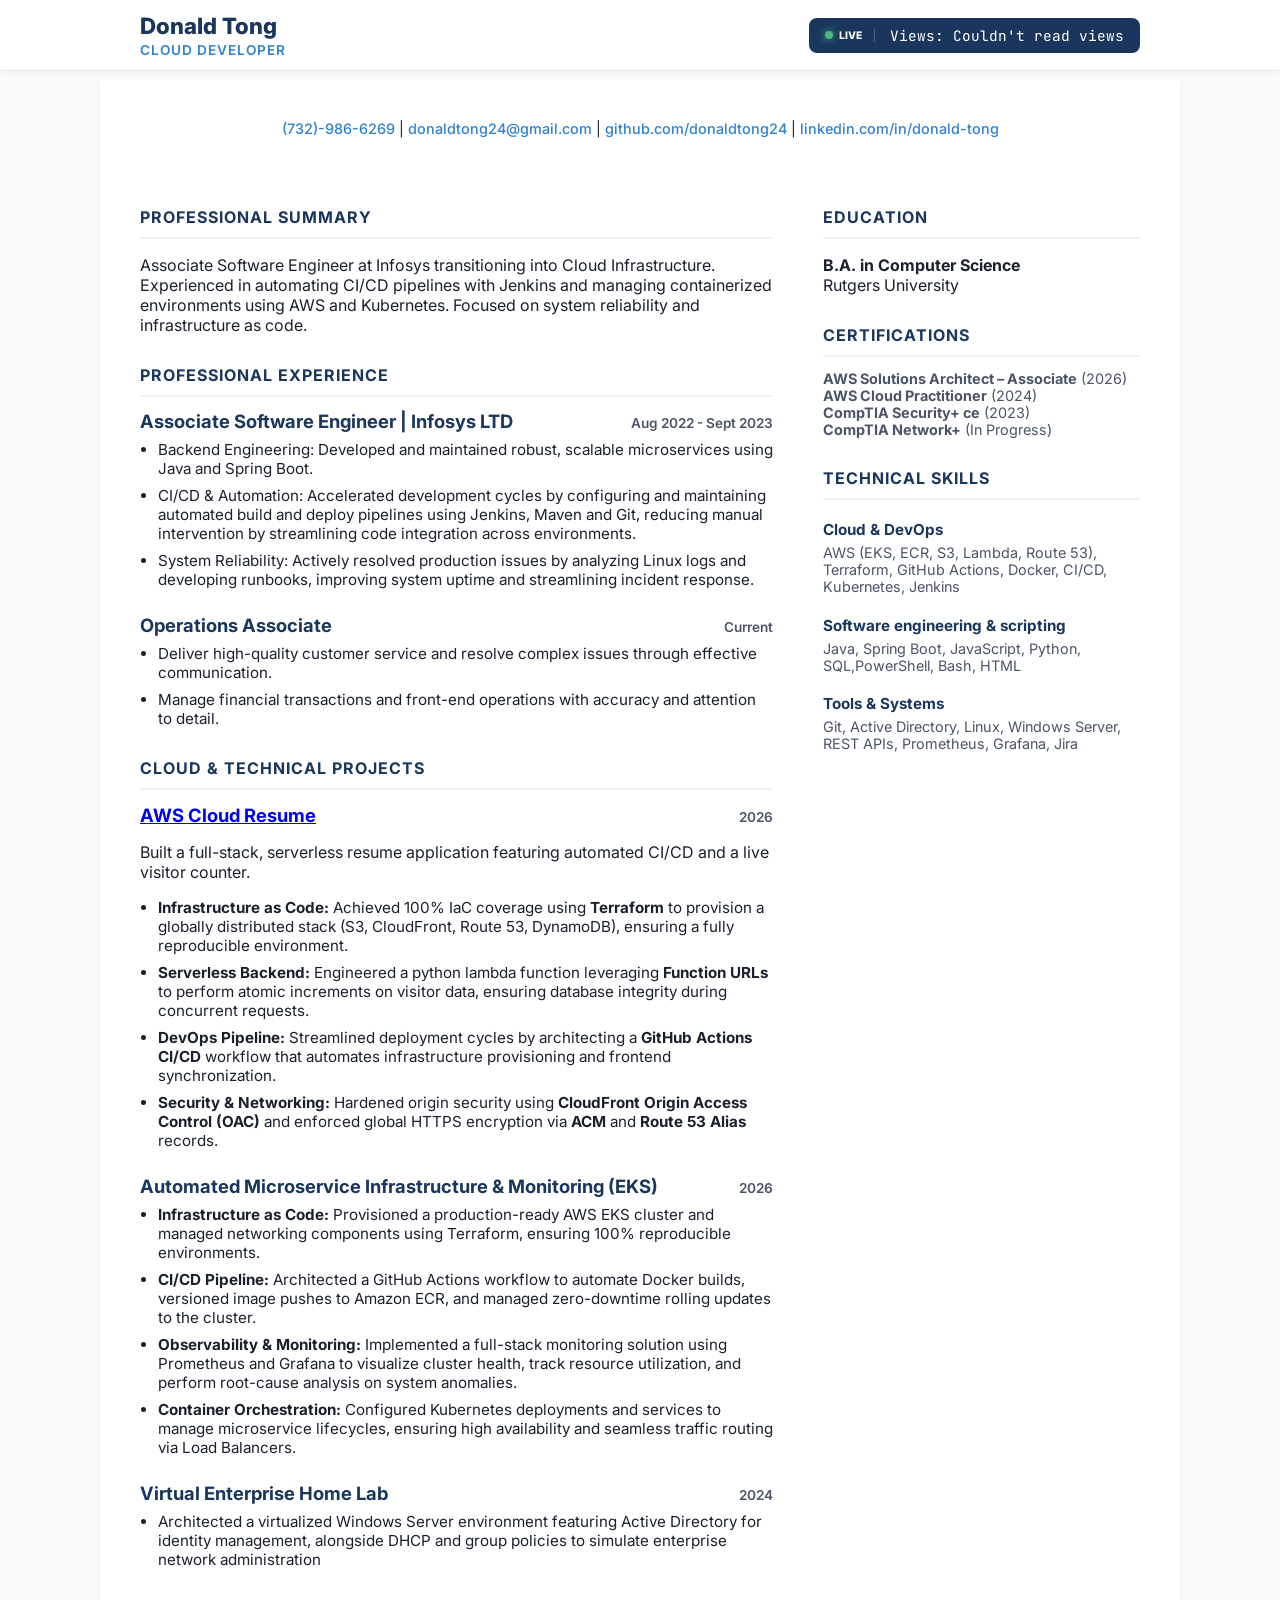
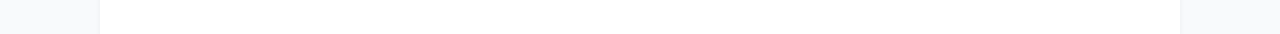
==== website/index.html @ daeddab4 "updated rezy" ====
<!DOCTYPE html>
<html lang="en">
<head>
    <meta charset="UTF-8">
    <meta name="viewport" content="width=device-width, initial-scale=1.0">
    <title>Donald Tong | Cloud Engineer</title>
    <link rel="stylesheet" href="style.css">
    <link href="https://fonts.googleapis.com/css2?family=Inter:wght@400;600;700;800&family=JetBrains+Mono:wght@500&display=swap" rel="stylesheet">
</head>
<body>
    <nav class="top-nav">
        <div class="nav-container">
            <div class="brand">
                <h1>Donald Tong</h1>
                <span class="tagline">Cloud Developer</span>
            </div>
            
            <div class="nav-counter">
                <div class="live-status">
                    <span class="dot"></span>
                    <span class="live-text">LIVE</span>
                </div>
                <div class="counter-content">
                    <span class="label">Views:</span>
                    <span id="count" class="count-number">...</span>
                </div>
            </div>
        </div>
    </nav>

    <div class="container">
        <header class="contact-header">
            <div class="contact-links">
                <a>(732)-986-6269</a> |
                <a href="mailto:donaldtong24@gmail.com">donaldtong24@gmail.com</a> | 
                <a href="https://github.com/donaldtong24">github.com/donaldtong24</a> | 
                <a href="https://linkedin.com/in/donald-tong">linkedin.com/in/donald-tong</a>
                
            </div>
        </header>

        <main class="main-layout">
            <div class="left-col">
                <section>
                    <h2>Professional Summary</h2>
                    <p>Associate Software Engineer at Infosys transitioning into Cloud Infrastructure. Experienced in automating CI/CD pipelines with Jenkins and managing containerized environments using AWS and Kubernetes. Focused on system reliability and infrastructure as code.</p>
                </section>

                <section>
                    <h2>Professional Experience</h2>
                    <div class="project-item">
                        <div class="project-header">
                            <h3>Associate Software Engineer | Infosys LTD</h3>
                            <span class="date">Aug 2022 - Sept 2023</span>
                        </div>
                        <ul class="project-bullets">
                            <li>Backend Engineering: Developed and maintained robust, scalable microservices using Java and Spring Boot.</li>
                            <li>CI/CD & Automation: Accelerated development cycles by configuring and maintaining automated build and deploy pipelines using Jenkins, Maven and Git, reducing manual intervention by streamlining code integration across environments.</li>
                            <li>System Reliability: Actively resolved production issues by analyzing Linux logs and developing runbooks, improving system uptime and streamlining incident response.</li>
                        </ul>
                    </div>

                    <div class="project-item">
                        <div class="project-header">
                            <h3>Operations Associate</h3>
                            <span class="date">Current</span>
                        </div>
                        <ul class="project-bullets">
                            <li>Deliver high-quality customer service and resolve complex issues through effective communication.</li>
                            <li>Manage financial transactions and front-end operations with accuracy and attention to detail.</li>
                        </ul>
                    </div>
                </section>

                <section>
                    <h2>Cloud & Technical Projects</h2>
                    <div class="project-item">
                        <div class="project-header">
                            <h3>
                                <a href="https://github.com/donaldtong24/cloud-resume-iac" target="_blank" rel="noopener noreferrer">
                                    AWS Cloud Resume <i class="fas fa-external-link-alt"></i>
                                </a>
                            </h3>
                            <span class="date">2026</span>
                        </div>
                        <p>Built a full-stack, serverless resume application featuring automated CI/CD and a live visitor counter.</p>
                        <ul class="project-bullets">
                            <li><strong>Infrastructure as Code:</strong> Achieved 100% IaC coverage using <strong>Terraform</strong> to provision a globally distributed stack (S3, CloudFront, Route 53, DynamoDB), ensuring a fully reproducible environment.</li>
                            <li><strong>Serverless Backend:</strong> Engineered a python lambda function leveraging <strong>Function URLs</strong> to perform atomic increments on visitor data, ensuring database integrity during concurrent requests.</li>
                            <li><strong>DevOps Pipeline:</strong> Streamlined deployment cycles by architecting a <strong>GitHub Actions CI/CD</strong> workflow that automates infrastructure provisioning and frontend synchronization.</li>
                            <li><strong>Security & Networking:</strong> Hardened origin security using <strong>CloudFront Origin Access Control (OAC)</strong> and enforced global HTTPS encryption via <strong>ACM</strong> and <strong>Route 53 Alias</strong> records.</li>
                        </ul>
                    </div>
                    <div class="project-item">
                        <div class="project-header">
                            <h3>Automated Microservice Infrastructure & Monitoring (EKS)</h3>
                            <span class="date">2026</span>
                        </div>
                        <ul class="project-bullets">
                            <li><strong>Infrastructure as Code:</strong> Provisioned a production-ready AWS EKS cluster and managed networking components using Terraform, ensuring 100% reproducible environments.</li>
                            <li><strong>CI/CD Pipeline:</strong> Architected a GitHub Actions workflow to automate Docker builds, versioned image pushes to Amazon ECR, and managed zero-downtime rolling updates to the cluster.</li>
                            <li><strong>Observability & Monitoring:</strong> Implemented a full-stack monitoring solution using Prometheus and Grafana to visualize cluster health, track resource utilization, and perform root-cause analysis on system anomalies.</li>
                            <li><strong>Container Orchestration:</strong> Configured Kubernetes deployments and services to manage microservice lifecycles, ensuring high availability and seamless traffic routing via Load Balancers.</li>
                        </ul>
                    </div>
                    <div class="project-item">
                        <div class="project-header">
                            <h3>Virtual Enterprise Home Lab</h3>
                            <span class="date">2024</span>
                        </div>
                        <ul class="project-bullets">
                            <li>Architected a virtualized Windows Server environment featuring Active Directory for identity management, alongside DHCP and group policies to simulate enterprise network administration</li>
                        </ul>
                    </div>
                </section>
            </div>

            <div class="right-col">
                <section>
                    <h2>Education</h2>
                    <p><strong>B.A. in Computer Science</strong><br>Rutgers University </p>
                </section>

                <section>
                    <h2>Certifications</h2>
                    <div class="skill-group">
                        <p><strong>AWS Solutions Architect – Associate</strong> (2026)</p>
                        <p><strong>AWS Cloud Practitioner</strong> (2024) </p>
                        <p><strong>CompTIA Security+ ce</strong> (2023) </p>
                        <p><strong>CompTIA Network+</strong> (In Progress) </p>
                    </div>
                </section>

                <section>
                    <h2>Technical Skills</h2>
                    <div class="skill-group">
                        <h4>Cloud & DevOps</h4>
                        <p>AWS (EKS, ECR, S3, Lambda, Route 53), Terraform, GitHub Actions, Docker, CI/CD, Kubernetes, Jenkins</p>
                    </div>
                    <div class="skill-group">
                        <h4>Software engineering & scripting</h4>
                        <p> Java, Spring Boot, JavaScript, Python, SQL,PowerShell, Bash, HTML</p>
                    </div>
                    <div class="skill-group">
                        <h4>Tools & Systems</h4>
                        <p>Git, Active Directory, Linux, Windows Server, REST APIs, Prometheus, Grafana, Jira</p>
                    </div>
                </section>
            </div>
        </main>
    </div>
    <script src="script.js"></script>
</body>
</html>
---- website/style.css ----
:root {
    --primary-blue: #1a365d;
    --accent-blue: #3182ce;
    --live-green: #48bb78;
    --text-dark: #1a202c;
    --text-light: #4a5568;
    --nav-bg: #ffffff;
}

body {
    font-family: 'Inter', sans-serif;
    background-color: #f8fafc;
    color: var(--text-dark);
    margin: 0;
    padding-top: 80px;
}

.top-nav {
    position: fixed;
    top: 0;
    left: 0;
    width: 100%;
    height: 70px;
    background: var(--nav-bg);
    border-bottom: 1px solid #e2e8f0;
    display: flex;
    align-items: center;
    z-index: 1000;
    box-shadow: 0 2px 10px rgba(0,0,0,0.03);
}

.nav-container {
    max-width: 1000px;
    width: 100%;
    margin: 0 auto;
    padding: 0 20px;
    display: flex;
    justify-content: space-between;
    align-items: center;
}

.brand h1 { font-size: 1.4rem; margin: 0; color: var(--primary-blue); font-weight: 800; }
.tagline { font-size: 0.85rem; color: var(--accent-blue); font-weight: 600; text-transform: uppercase; letter-spacing: 1px; }

.nav-counter {
    background: var(--primary-blue);
    color: white;
    padding: 8px 16px;
    border-radius: 8px;
    display: flex;
    align-items: center;
    gap: 15px;
}

.live-status { display: flex; align-items: center; gap: 6px; border-right: 1px solid rgba(255,255,255,0.2); padding-right: 12px; }
.dot { height: 8px; width: 8px; background: var(--live-green); border-radius: 50%; box-shadow: 0 0 8px var(--live-green); animation: pulse 2s infinite; }
.live-text { font-size: 0.65rem; font-weight: 800; }
.counter-content { font-family: 'JetBrains Mono', monospace; font-size: 0.9rem; }

@keyframes pulse { 0% { transform: scale(0.9); opacity: 0.7; } 50% { transform: scale(1.1); opacity: 1; } 100% { transform: scale(0.9); opacity: 0.7; } }

.container { max-width: 1000px; margin: auto; background: white; padding: 40px; min-height: 100vh; box-shadow: 0 4px 6px rgba(0, 0, 0, 0.05); }
.contact-header { text-align: center; margin-bottom: 40px; font-size: 0.9rem; }
.contact-links a { color: var(--accent-blue); text-decoration: none; font-weight: 500; }

.main-layout { display: flex; gap: 50px; }
.left-col { flex: 2; }
.right-col { flex: 1; }

h2 { color: var(--primary-blue); font-size: 1rem; text-transform: uppercase; letter-spacing: 1px; border-bottom: 2px solid #edf2f7; padding-bottom: 10px; margin-top: 30px; }
.project-item { margin-bottom: 25px; }
.project-header { display: flex; justify-content: space-between; align-items: baseline; }
.project-item h3 { color: var(--primary-blue); margin: 0; font-size: 1.15rem; }
.date { font-size: 0.85rem; color: var(--text-light); font-weight: 600; }
.project-bullets { padding-left: 18px; margin-top: 8px; }
.project-bullets li { margin-bottom: 8px; font-size: 0.95rem; color: var(--text-dark); }

.skill-group { margin-bottom: 20px; }
.skill-group h4 { margin-bottom: 5px; color: var(--primary-blue); font-size: 0.95rem; }
.skill-group p { font-size: 0.9rem; margin: 0; color: var(--text-light); }

@media (max-width: 768px) { .main-layout { flex-direction: column; } .top-nav { height: auto; padding: 10px 0; } .nav-container { flex-direction: column; gap: 10px; } }
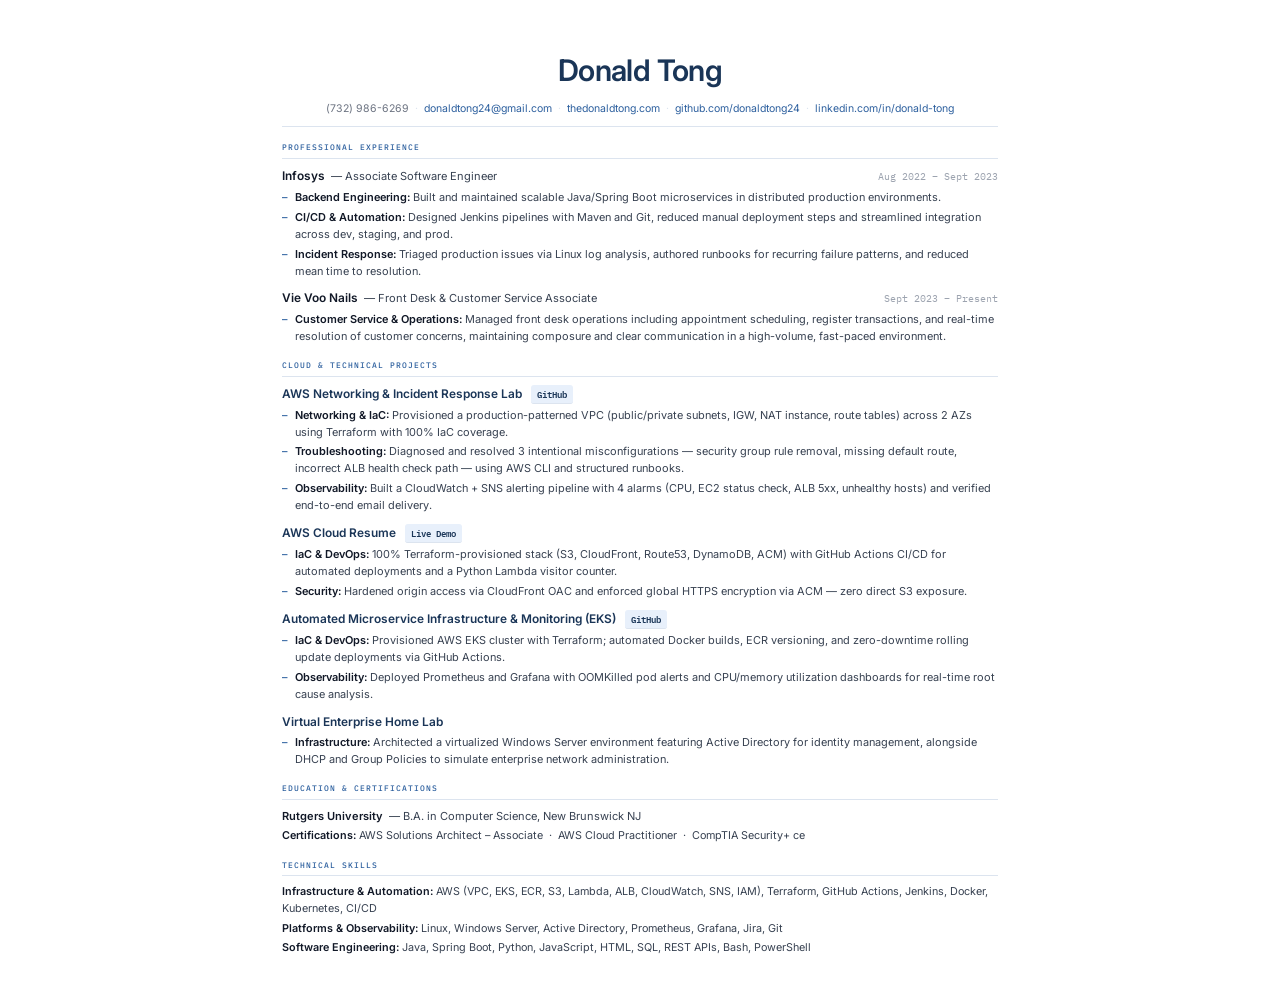
==== commit dff2be09: "updated resume" ====
--- a/website/index.html
+++ b/website/index.html
@@ -1,154 +1,340 @@
 <!DOCTYPE html>
 <html lang="en">
 <head>
-    <meta charset="UTF-8">
-    <meta name="viewport" content="width=device-width, initial-scale=1.0">
-    <title>Donald Tong | Cloud Engineer</title>
-    <link rel="stylesheet" href="style.css">
-    <link href="https://fonts.googleapis.com/css2?family=Inter:wght@400;600;700;800&family=JetBrains+Mono:wght@500&display=swap" rel="stylesheet">
+<meta charset="UTF-8">
+<meta name="viewport" content="width=device-width, initial-scale=1.0">
+<title>Donald Tong — Resume</title>
+<style>
+  @import url('https://fonts.googleapis.com/css2?family=Inter:wght@300;400;500;600&family=IBM+Plex+Mono:wght@400;500&display=swap');
+
+  *, *::before, *::after { box-sizing: border-box; margin: 0; padding: 0; }
+
+  :root {
+    --navy:    #1a3557;
+    --blue:    #2c5f9e;
+    --dark:    #111827;
+    --mid:     #374151;
+    --muted:   #6b7280;
+    --light:   #9ca3af;
+    --rule:    #dce4ef;
+    --bg:      #ffffff;
+    --accent:  #e8f0fb;
+  }
+
+  html { font-size: 13.5px; }
+
+  body {
+    font-family: 'Inter', sans-serif;
+    background: var(--bg);
+    color: var(--dark);
+    max-width: 820px;
+    margin: 0 auto;
+    padding: 48px 52px;
+    line-height: 1.5;
+  }
+
+  /* ── HEADER ── */
+  .header { text-align: center; margin-bottom: 6px; }
+
+  .name {
+    font-size: 2.2rem;
+    font-weight: 600;
+    color: var(--navy);
+    letter-spacing: -0.02em;
+    margin-bottom: 8px;
+  }
+
+  .contact {
+    font-size: 0.78rem;
+    color: var(--muted);
+    display: flex;
+    flex-wrap: wrap;
+    justify-content: center;
+    gap: 4px 2px;
+    align-items: center;
+  }
+
+  .contact a { color: var(--blue); text-decoration: none; }
+  .contact a:hover { text-decoration: underline; }
+  .sep { color: var(--rule); margin: 0 4px; }
+
+  /* ── RULE ── */
+  .rule {
+    border: none;
+    border-top: 1.5px solid var(--rule);
+    margin: 10px 0 0;
+  }
+
+  /* ── SECTION ── */
+  .section { margin-top: 14px; }
+
+  .section-title {
+    font-family: 'IBM Plex Mono', monospace;
+    font-size: 0.62rem;
+    font-weight: 500;
+    color: var(--blue);
+    text-transform: uppercase;
+    letter-spacing: 0.12em;
+    margin-bottom: 8px;
+    padding-bottom: 4px;
+    border-bottom: 1px solid var(--rule);
+  }
+
+  /* ── JOB / PROJECT HEADER ── */
+  .entry { margin-bottom: 10px; }
+
+  .entry-header {
+    display: flex;
+    justify-content: space-between;
+    align-items: baseline;
+    margin-bottom: 4px;
+    gap: 8px;
+  }
+
+  .entry-left {
+    display: flex;
+    align-items: baseline;
+    gap: 6px;
+    flex-wrap: wrap;
+  }
+
+  .org {
+    font-weight: 600;
+    font-size: 0.88rem;
+    color: var(--dark);
+  }
+
+  .role {
+    font-size: 0.82rem;
+    color: var(--mid);
+  }
+
+  .dates {
+    font-family: 'IBM Plex Mono', monospace;
+    font-size: 0.72rem;
+    color: var(--light);
+    white-space: nowrap;
+    flex-shrink: 0;
+  }
+
+  .project-title {
+    font-weight: 600;
+    font-size: 0.88rem;
+    color: var(--navy);
+  }
+
+  .project-title a {
+    color: var(--navy);
+    text-decoration: none;
+    border-bottom: 1px solid var(--rule);
+    transition: border-color 0.15s;
+  }
+
+  .project-title a:hover { border-color: var(--blue); }
+
+  .link-tag {
+    font-family: 'IBM Plex Mono', monospace;
+    font-size: 0.68rem;
+    color: var(--blue);
+    background: var(--accent);
+    padding: 1px 6px;
+    border-radius: 3px;
+    text-decoration: none;
+    margin-left: 6px;
+    vertical-align: middle;
+  }
+
+  .link-tag:hover { background: #d4e4f7; }
+
+  /* ── BULLETS ── */
+  .bullets { list-style: none; padding: 0; }
+
+  .bullets li {
+    display: flex;
+    gap: 8px;
+    font-size: 0.81rem;
+    color: var(--mid);
+    margin-bottom: 3px;
+    line-height: 1.55;
+  }
+
+  .bullets li::before {
+    content: "–";
+    color: var(--blue);
+    font-weight: 500;
+    flex-shrink: 0;
+    margin-top: 0;
+  }
+
+  .label {
+    font-weight: 600;
+    color: var(--dark);
+  }
+
+  /* ── EDUCATION ── */
+  .edu-row {
+    display: flex;
+    justify-content: space-between;
+    align-items: baseline;
+    font-size: 0.82rem;
+    margin-bottom: 4px;
+  }
+
+  .edu-left { display: flex; gap: 6px; align-items: baseline; }
+  .school { font-weight: 600; color: var(--dark); }
+  .degree { color: var(--mid); }
+
+  .certs {
+    font-size: 0.80rem;
+    color: var(--mid);
+    margin-top: 2px;
+  }
+
+  .certs span { font-weight: 600; color: var(--dark); }
+
+  /* ── SKILLS ── */
+  .skill-row {
+    font-size: 0.80rem;
+    color: var(--mid);
+    margin-bottom: 3px;
+    line-height: 1.55;
+  }
+
+  .skill-row span { font-weight: 600; color: var(--dark); }
+
+  /* ── PRINT ── */
+  @media print {
+    body { padding: 28px 36px; font-size: 12px; }
+    .name { font-size: 1.8rem; }
+    @page { margin: 0; size: letter; }
+  }
+</style>
 </head>
 <body>
-    <nav class="top-nav">
-        <div class="nav-container">
-            <div class="brand">
-                <h1>Donald Tong</h1>
-                <span class="tagline">Cloud Developer</span>
-            </div>
-            
-            <div class="nav-counter">
-                <div class="live-status">
-                    <span class="dot"></span>
-                    <span class="live-text">LIVE</span>
-                </div>
-                <div class="counter-content">
-                    <span class="label">Views:</span>
-                    <span id="count" class="count-number">...</span>
-                </div>
-            </div>
-        </div>
-    </nav>
-
-    <div class="container">
-        <header class="contact-header">
-            <div class="contact-links">
-                <a>(732)-986-6269</a> |
-                <a href="mailto:donaldtong24@gmail.com">donaldtong24@gmail.com</a> | 
-                <a href="https://github.com/donaldtong24">github.com/donaldtong24</a> | 
-                <a href="https://linkedin.com/in/donald-tong">linkedin.com/in/donald-tong</a>
-                
-            </div>
-        </header>
-
-        <main class="main-layout">
-            <div class="left-col">
-                <section>
-                    <h2>Professional Summary</h2>
-                    <p>Associate Software Engineer at Infosys transitioning into Cloud Infrastructure. Experienced in automating CI/CD pipelines with Jenkins and managing containerized environments using AWS and Kubernetes. Focused on system reliability and infrastructure as code.</p>
-                </section>
-
-                <section>
-                    <h2>Professional Experience</h2>
-                    <div class="project-item">
-                        <div class="project-header">
-                            <h3>Associate Software Engineer | Infosys LTD</h3>
-                            <span class="date">Aug 2022 - Sept 2023</span>
-                        </div>
-                        <ul class="project-bullets">
-                            <li>Backend Engineering: Developed and maintained robust, scalable microservices using Java and Spring Boot.</li>
-                            <li>CI/CD & Automation: Accelerated development cycles by configuring and maintaining automated build and deploy pipelines using Jenkins, Maven and Git, reducing manual intervention by streamlining code integration across environments.</li>
-                            <li>System Reliability: Actively resolved production issues by analyzing Linux logs and developing runbooks, improving system uptime and streamlining incident response.</li>
-                        </ul>
-                    </div>
-
-                    <div class="project-item">
-                        <div class="project-header">
-                            <h3>Operations Associate</h3>
-                            <span class="date">Current</span>
-                        </div>
-                        <ul class="project-bullets">
-                            <li>Deliver high-quality customer service and resolve complex issues through effective communication.</li>
-                            <li>Manage financial transactions and front-end operations with accuracy and attention to detail.</li>
-                        </ul>
-                    </div>
-                </section>
-
-                <section>
-                    <h2>Cloud & Technical Projects</h2>
-                    <div class="project-item">
-                        <div class="project-header">
-                            <h3>
-                                <a href="https://github.com/donaldtong24/cloud-resume-iac" target="_blank" rel="noopener noreferrer">
-                                    AWS Cloud Resume <i class="fas fa-external-link-alt"></i>
-                                </a>
-                            </h3>
-                            <span class="date">2026</span>
-                        </div>
-                        <p>Built a full-stack, serverless resume application featuring automated CI/CD and a live visitor counter.</p>
-                        <ul class="project-bullets">
-                            <li><strong>Infrastructure as Code:</strong> Achieved 100% IaC coverage using <strong>Terraform</strong> to provision a globally distributed stack (S3, CloudFront, Route 53, DynamoDB), ensuring a fully reproducible environment.</li>
-                            <li><strong>Serverless Backend:</strong> Engineered a python lambda function leveraging <strong>Function URLs</strong> to perform atomic increments on visitor data, ensuring database integrity during concurrent requests.</li>
-                            <li><strong>DevOps Pipeline:</strong> Streamlined deployment cycles by architecting a <strong>GitHub Actions CI/CD</strong> workflow that automates infrastructure provisioning and frontend synchronization.</li>
-                            <li><strong>Security & Networking:</strong> Hardened origin security using <strong>CloudFront Origin Access Control (OAC)</strong> and enforced global HTTPS encryption via <strong>ACM</strong> and <strong>Route 53 Alias</strong> records.</li>
-                        </ul>
-                    </div>
-                    <div class="project-item">
-                        <div class="project-header">
-                            <h3>Automated Microservice Infrastructure & Monitoring (EKS)</h3>
-                            <span class="date">2026</span>
-                        </div>
-                        <ul class="project-bullets">
-                            <li><strong>Infrastructure as Code:</strong> Provisioned a production-ready AWS EKS cluster and managed networking components using Terraform, ensuring 100% reproducible environments.</li>
-                            <li><strong>CI/CD Pipeline:</strong> Architected a GitHub Actions workflow to automate Docker builds, versioned image pushes to Amazon ECR, and managed zero-downtime rolling updates to the cluster.</li>
-                            <li><strong>Observability & Monitoring:</strong> Implemented a full-stack monitoring solution using Prometheus and Grafana to visualize cluster health, track resource utilization, and perform root-cause analysis on system anomalies.</li>
-                            <li><strong>Container Orchestration:</strong> Configured Kubernetes deployments and services to manage microservice lifecycles, ensuring high availability and seamless traffic routing via Load Balancers.</li>
-                        </ul>
-                    </div>
-                    <div class="project-item">
-                        <div class="project-header">
-                            <h3>Virtual Enterprise Home Lab</h3>
-                            <span class="date">2024</span>
-                        </div>
-                        <ul class="project-bullets">
-                            <li>Architected a virtualized Windows Server environment featuring Active Directory for identity management, alongside DHCP and group policies to simulate enterprise network administration</li>
-                        </ul>
-                    </div>
-                </section>
-            </div>
-
-            <div class="right-col">
-                <section>
-                    <h2>Education</h2>
-                    <p><strong>B.A. in Computer Science</strong><br>Rutgers University </p>
-                </section>
-
-                <section>
-                    <h2>Certifications</h2>
-                    <div class="skill-group">
-                        <p><strong>AWS Solutions Architect – Associate</strong> (2026)</p>
-                        <p><strong>AWS Cloud Practitioner</strong> (2024) </p>
-                        <p><strong>CompTIA Security+ ce</strong> (2023) </p>
-                        <p><strong>CompTIA Network+</strong> (In Progress) </p>
-                    </div>
-                </section>
-
-                <section>
-                    <h2>Technical Skills</h2>
-                    <div class="skill-group">
-                        <h4>Cloud & DevOps</h4>
-                        <p>AWS (EKS, ECR, S3, Lambda, Route 53), Terraform, GitHub Actions, Docker, CI/CD, Kubernetes, Jenkins</p>
-                    </div>
-                    <div class="skill-group">
-                        <h4>Software engineering & scripting</h4>
-                        <p> Java, Spring Boot, JavaScript, Python, SQL,PowerShell, Bash, HTML</p>
-                    </div>
-                    <div class="skill-group">
-                        <h4>Tools & Systems</h4>
-                        <p>Git, Active Directory, Linux, Windows Server, REST APIs, Prometheus, Grafana, Jira</p>
-                    </div>
-                </section>
-            </div>
-        </main>
-    </div>
-    <script src="script.js"></script>
+
+<!-- HEADER -->
+<div class="header">
+  <div class="name">Donald Tong</div>
+  <div class="contact">
+    <span>(732) 986-6269</span>
+    <span class="sep">·</span>
+    <a href="mailto:donaldtong24@gmail.com">donaldtong24@gmail.com</a>
+    <span class="sep">·</span>
+    <a href="https://thedonaldtong.com" target="_blank">thedonaldtong.com</a>
+    <span class="sep">·</span>
+    <a href="https://github.com/donaldtong24" target="_blank">github.com/donaldtong24</a>
+    <span class="sep">·</span>
+    <a href="https://linkedin.com/in/donald-tong" target="_blank">linkedin.com/in/donald-tong</a>
+  </div>
+</div>
+<hr class="rule">
+
+<!-- EXPERIENCE -->
+<div class="section">
+  <div class="section-title">Professional Experience</div>
+
+  <div class="entry">
+    <div class="entry-header">
+      <div class="entry-left">
+        <span class="org">Infosys</span>
+        <span class="role">— Associate Software Engineer</span>
+      </div>
+      <span class="dates">Aug 2022 – Sept 2023</span>
+    </div>
+    <ul class="bullets">
+      <li><span><span class="label">Backend Engineering:</span> Built and maintained scalable Java/Spring Boot microservices in distributed production environments.</span></li>
+      <li><span><span class="label">CI/CD & Automation:</span> Designed Jenkins pipelines with Maven and Git, reduced manual deployment steps and streamlined integration across dev, staging, and prod.</span></li>
+      <li><span><span class="label">Incident Response:</span> Triaged production issues via Linux log analysis, authored runbooks for recurring failure patterns, and reduced mean time to resolution.</span></li>
+    </ul>
+  </div>
+
+  <div class="entry">
+    <div class="entry-header">
+      <div class="entry-left">
+        <span class="org">Vie Voo Nails</span>
+        <span class="role">— Front Desk & Customer Service Associate</span>
+      </div>
+      <span class="dates">Sept 2023 – Present</span>
+    </div>
+    <ul class="bullets">
+      <li><span><span class="label">Customer Service & Operations:</span> Managed front desk operations including appointment scheduling, register transactions, and real-time resolution of customer concerns, maintaining composure and clear communication in a high-volume, fast-paced environment.</span></li>
+    </ul>
+  </div>
+</div>
+
+<!-- PROJECTS -->
+<div class="section">
+  <div class="section-title">Cloud & Technical Projects</div>
+
+  <div class="entry">
+    <div class="entry-header">
+      <div class="project-title">
+        AWS Networking & Incident Response Lab
+        <a href="https://github.com/donaldtong24/aws-support-lab" target="_blank" class="link-tag">GitHub</a>
+      </div>
+    </div>
+    <ul class="bullets">
+      <li><span><span class="label">Networking & IaC:</span> Provisioned a production-patterned VPC (public/private subnets, IGW, NAT instance, route tables) across 2 AZs using Terraform with 100% IaC coverage.</span></li>
+      <li><span><span class="label">Troubleshooting:</span> Diagnosed and resolved 3 intentional misconfigurations — security group rule removal, missing default route, incorrect ALB health check path — using AWS CLI and structured runbooks.</span></li>
+      <li><span><span class="label">Observability:</span> Built a CloudWatch + SNS alerting pipeline with 4 alarms (CPU, EC2 status check, ALB 5xx, unhealthy hosts) and verified end-to-end email delivery.</span></li>
+    </ul>
+  </div>
+
+  <div class="entry">
+    <div class="entry-header">
+      <div class="project-title">
+        AWS Cloud Resume
+        <a href="https://thedonaldtong.com" target="_blank" class="link-tag">Live Demo</a>
+      </div>
+    </div>
+    <ul class="bullets">
+      <li><span><span class="label">IaC & DevOps:</span> 100% Terraform-provisioned stack (S3, CloudFront, Route53, DynamoDB, ACM) with GitHub Actions CI/CD for automated deployments and a Python Lambda visitor counter.</span></li>
+      <li><span><span class="label">Security:</span> Hardened origin access via CloudFront OAC and enforced global HTTPS encryption via ACM — zero direct S3 exposure.</span></li>
+    </ul>
+  </div>
+
+  <div class="entry">
+    <div class="entry-header">
+      <div class="project-title">
+        Automated Microservice Infrastructure & Monitoring (EKS)
+        <a href="https://github.com/donaldtong24" target="_blank" class="link-tag">GitHub</a>
+      </div>
+    </div>
+    <ul class="bullets">
+      <li><span><span class="label">IaC & DevOps:</span> Provisioned AWS EKS cluster with Terraform; automated Docker builds, ECR versioning, and zero-downtime rolling update deployments via GitHub Actions.</span></li>
+      <li><span><span class="label">Observability:</span> Deployed Prometheus and Grafana with OOMKilled pod alerts and CPU/memory utilization dashboards for real-time root cause analysis.</span></li>
+    </ul>
+  </div>
+
+  <div class="entry">
+    <div class="entry-header">
+      <div class="project-title">Virtual Enterprise Home Lab</div>
+    </div>
+    <ul class="bullets">
+      <li><span><span class="label">Infrastructure:</span> Architected a virtualized Windows Server environment featuring Active Directory for identity management, alongside DHCP and Group Policies to simulate enterprise network administration.</span></li>
+    </ul>
+  </div>
+</div>
+
+<!-- EDUCATION -->
+<div class="section">
+  <div class="section-title">Education & Certifications</div>
+  <div class="edu-row">
+    <div class="edu-left">
+      <span class="school">Rutgers University</span>
+      <span class="degree">— B.A. in Computer Science, New Brunswick NJ</span>
+    </div>
+  </div>
+  <div class="certs"><span>Certifications:</span> AWS Solutions Architect – Associate &nbsp;·&nbsp; AWS Cloud Practitioner &nbsp;·&nbsp; CompTIA Security+ ce</div>
+</div>
+
+<!-- SKILLS -->
+<div class="section">
+  <div class="section-title">Technical Skills</div>
+  <div class="skill-row"><span>Infrastructure & Automation:</span> AWS (VPC, EKS, ECR, S3, Lambda, ALB, CloudWatch, SNS, IAM), Terraform, GitHub Actions, Jenkins, Docker, Kubernetes, CI/CD</div>
+  <div class="skill-row"><span>Platforms & Observability:</span> Linux, Windows Server, Active Directory, Prometheus, Grafana, Jira, Git</div>
+  <div class="skill-row"><span>Software Engineering:</span> Java, Spring Boot, Python, JavaScript, HTML, SQL, REST APIs, Bash, PowerShell</div>
+</div>
+
 </body>
 </html>
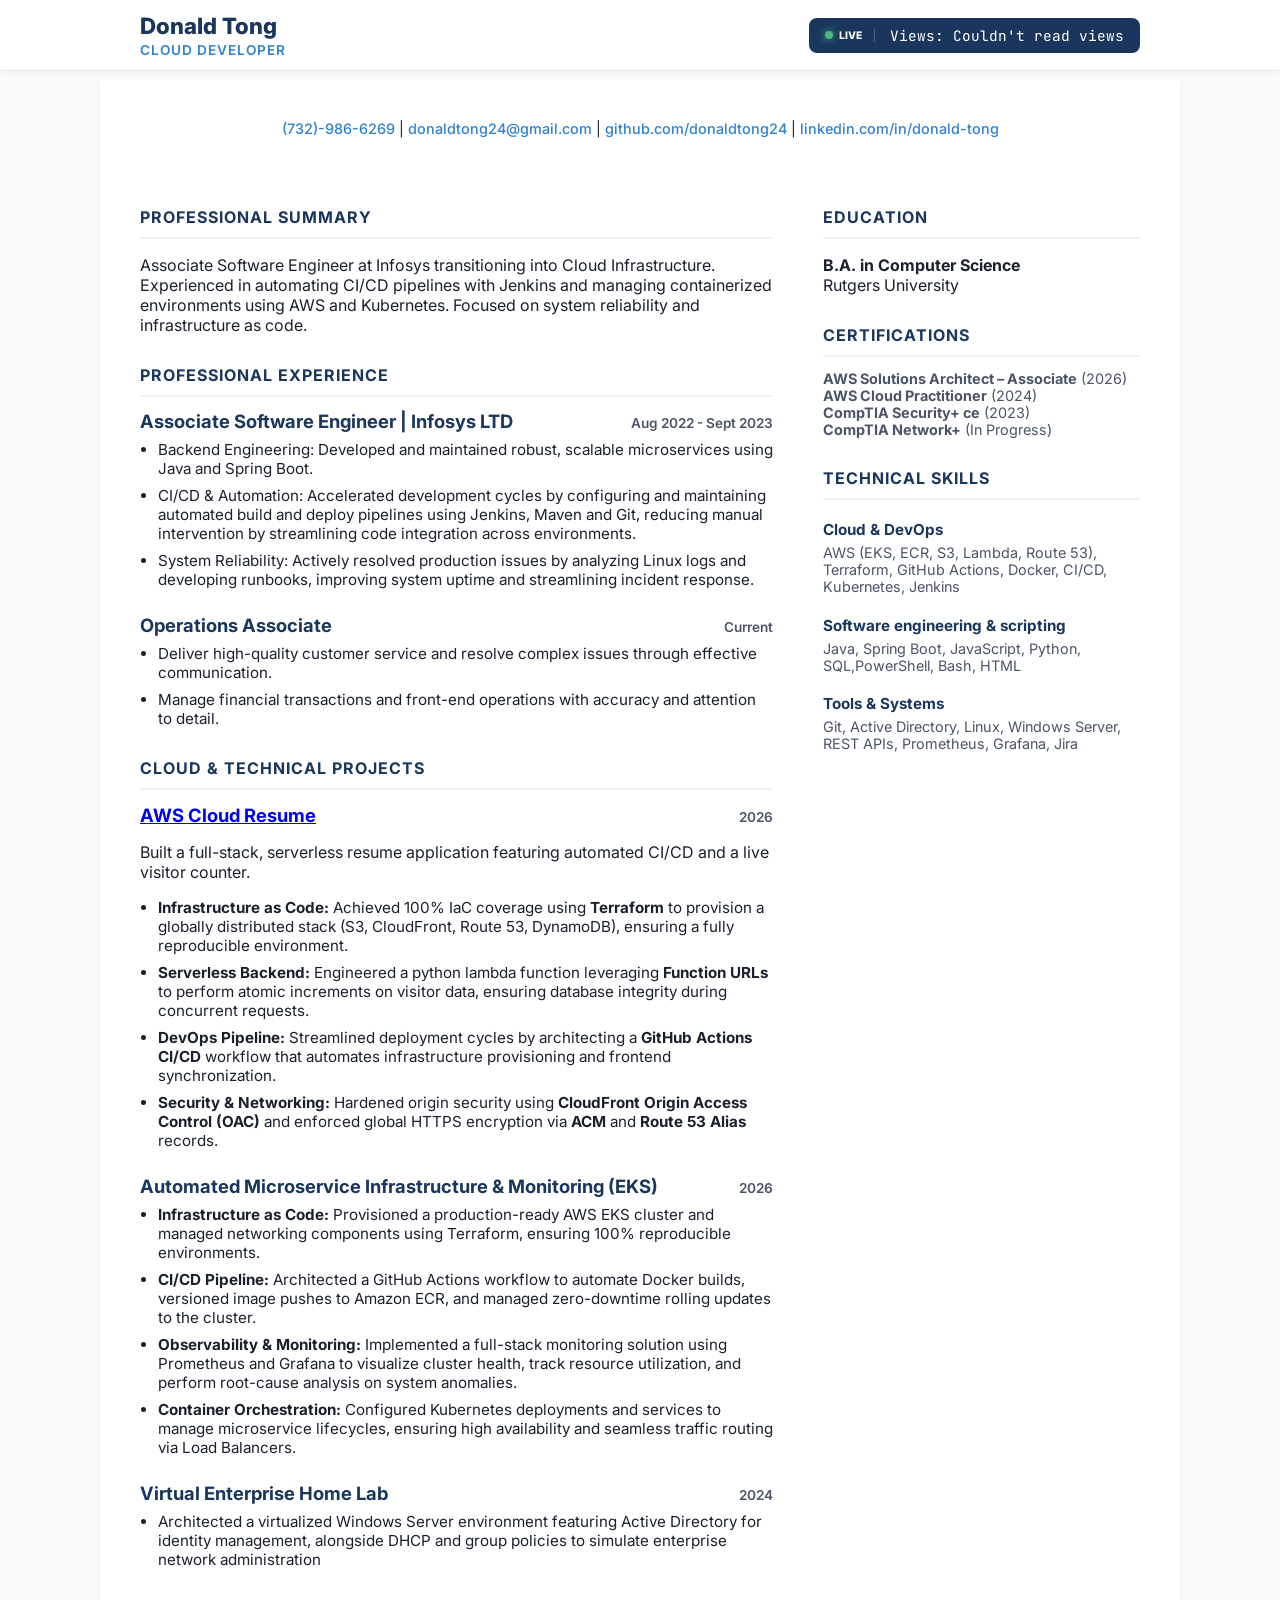
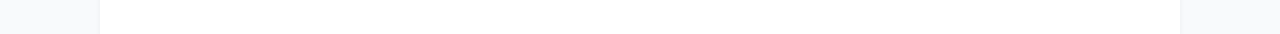
==== commit dcba5f9f: "update" ====
--- a/website/index.html
+++ b/website/index.html
@@ -1,340 +1,154 @@
 <!DOCTYPE html>
 <html lang="en">
 <head>
-<meta charset="UTF-8">
-<meta name="viewport" content="width=device-width, initial-scale=1.0">
-<title>Donald Tong — Resume</title>
-<style>
-  @import url('https://fonts.googleapis.com/css2?family=Inter:wght@300;400;500;600&family=IBM+Plex+Mono:wght@400;500&display=swap');
-
-  *, *::before, *::after { box-sizing: border-box; margin: 0; padding: 0; }
-
-  :root {
-    --navy:    #1a3557;
-    --blue:    #2c5f9e;
-    --dark:    #111827;
-    --mid:     #374151;
-    --muted:   #6b7280;
-    --light:   #9ca3af;
-    --rule:    #dce4ef;
-    --bg:      #ffffff;
-    --accent:  #e8f0fb;
-  }
-
-  html { font-size: 13.5px; }
-
-  body {
-    font-family: 'Inter', sans-serif;
-    background: var(--bg);
-    color: var(--dark);
-    max-width: 820px;
-    margin: 0 auto;
-    padding: 48px 52px;
-    line-height: 1.5;
-  }
-
-  /* ── HEADER ── */
-  .header { text-align: center; margin-bottom: 6px; }
-
-  .name {
-    font-size: 2.2rem;
-    font-weight: 600;
-    color: var(--navy);
-    letter-spacing: -0.02em;
-    margin-bottom: 8px;
-  }
-
-  .contact {
-    font-size: 0.78rem;
-    color: var(--muted);
-    display: flex;
-    flex-wrap: wrap;
-    justify-content: center;
-    gap: 4px 2px;
-    align-items: center;
-  }
-
-  .contact a { color: var(--blue); text-decoration: none; }
-  .contact a:hover { text-decoration: underline; }
-  .sep { color: var(--rule); margin: 0 4px; }
-
-  /* ── RULE ── */
-  .rule {
-    border: none;
-    border-top: 1.5px solid var(--rule);
-    margin: 10px 0 0;
-  }
-
-  /* ── SECTION ── */
-  .section { margin-top: 14px; }
-
-  .section-title {
-    font-family: 'IBM Plex Mono', monospace;
-    font-size: 0.62rem;
-    font-weight: 500;
-    color: var(--blue);
-    text-transform: uppercase;
-    letter-spacing: 0.12em;
-    margin-bottom: 8px;
-    padding-bottom: 4px;
-    border-bottom: 1px solid var(--rule);
-  }
-
-  /* ── JOB / PROJECT HEADER ── */
-  .entry { margin-bottom: 10px; }
-
-  .entry-header {
-    display: flex;
-    justify-content: space-between;
-    align-items: baseline;
-    margin-bottom: 4px;
-    gap: 8px;
-  }
-
-  .entry-left {
-    display: flex;
-    align-items: baseline;
-    gap: 6px;
-    flex-wrap: wrap;
-  }
-
-  .org {
-    font-weight: 600;
-    font-size: 0.88rem;
-    color: var(--dark);
-  }
-
-  .role {
-    font-size: 0.82rem;
-    color: var(--mid);
-  }
-
-  .dates {
-    font-family: 'IBM Plex Mono', monospace;
-    font-size: 0.72rem;
-    color: var(--light);
-    white-space: nowrap;
-    flex-shrink: 0;
-  }
-
-  .project-title {
-    font-weight: 600;
-    font-size: 0.88rem;
-    color: var(--navy);
-  }
-
-  .project-title a {
-    color: var(--navy);
-    text-decoration: none;
-    border-bottom: 1px solid var(--rule);
-    transition: border-color 0.15s;
-  }
-
-  .project-title a:hover { border-color: var(--blue); }
-
-  .link-tag {
-    font-family: 'IBM Plex Mono', monospace;
-    font-size: 0.68rem;
-    color: var(--blue);
-    background: var(--accent);
-    padding: 1px 6px;
-    border-radius: 3px;
-    text-decoration: none;
-    margin-left: 6px;
-    vertical-align: middle;
-  }
-
-  .link-tag:hover { background: #d4e4f7; }
-
-  /* ── BULLETS ── */
-  .bullets { list-style: none; padding: 0; }
-
-  .bullets li {
-    display: flex;
-    gap: 8px;
-    font-size: 0.81rem;
-    color: var(--mid);
-    margin-bottom: 3px;
-    line-height: 1.55;
-  }
-
-  .bullets li::before {
-    content: "–";
-    color: var(--blue);
-    font-weight: 500;
-    flex-shrink: 0;
-    margin-top: 0;
-  }
-
-  .label {
-    font-weight: 600;
-    color: var(--dark);
-  }
-
-  /* ── EDUCATION ── */
-  .edu-row {
-    display: flex;
-    justify-content: space-between;
-    align-items: baseline;
-    font-size: 0.82rem;
-    margin-bottom: 4px;
-  }
-
-  .edu-left { display: flex; gap: 6px; align-items: baseline; }
-  .school { font-weight: 600; color: var(--dark); }
-  .degree { color: var(--mid); }
-
-  .certs {
-    font-size: 0.80rem;
-    color: var(--mid);
-    margin-top: 2px;
-  }
-
-  .certs span { font-weight: 600; color: var(--dark); }
-
-  /* ── SKILLS ── */
-  .skill-row {
-    font-size: 0.80rem;
-    color: var(--mid);
-    margin-bottom: 3px;
-    line-height: 1.55;
-  }
-
-  .skill-row span { font-weight: 600; color: var(--dark); }
-
-  /* ── PRINT ── */
-  @media print {
-    body { padding: 28px 36px; font-size: 12px; }
-    .name { font-size: 1.8rem; }
-    @page { margin: 0; size: letter; }
-  }
-</style>
+    <meta charset="UTF-8">
+    <meta name="viewport" content="width=device-width, initial-scale=1.0">
+    <title>Donald Tong | Cloud Engineer</title>
+    <link rel="stylesheet" href="style.css">
+    <link href="https://fonts.googleapis.com/css2?family=Inter:wght@400;600;700;800&family=JetBrains+Mono:wght@500&display=swap" rel="stylesheet">
 </head>
 <body>
+    <nav class="top-nav">
+        <div class="nav-container">
+            <div class="brand">
+                <h1>Donald Tong</h1>
+                <span class="tagline">Cloud Developer</span>
+            </div>
+            
+            <div class="nav-counter">
+                <div class="live-status">
+                    <span class="dot"></span>
+                    <span class="live-text">LIVE</span>
+                </div>
+                <div class="counter-content">
+                    <span class="label">Views:</span>
+                    <span id="count" class="count-number">...</span>
+                </div>
+            </div>
+        </div>
+    </nav>
 
-<!-- HEADER -->
-<div class="header">
-  <div class="name">Donald Tong</div>
-  <div class="contact">
-    <span>(732) 986-6269</span>
-    <span class="sep">·</span>
-    <a href="mailto:donaldtong24@gmail.com">donaldtong24@gmail.com</a>
-    <span class="sep">·</span>
-    <a href="https://thedonaldtong.com" target="_blank">thedonaldtong.com</a>
-    <span class="sep">·</span>
-    <a href="https://github.com/donaldtong24" target="_blank">github.com/donaldtong24</a>
-    <span class="sep">·</span>
-    <a href="https://linkedin.com/in/donald-tong" target="_blank">linkedin.com/in/donald-tong</a>
-  </div>
-</div>
-<hr class="rule">
+    <div class="container">
+        <header class="contact-header">
+            <div class="contact-links">
+                <a>(732)-986-6269</a> |
+                <a href="mailto:donaldtong24@gmail.com">donaldtong24@gmail.com</a> | 
+                <a href="https://github.com/donaldtong24">github.com/donaldtong24</a> | 
+                <a href="https://linkedin.com/in/donald-tong">linkedin.com/in/donald-tong</a>
+                
+            </div>
+        </header>
 
-<!-- EXPERIENCE -->
-<div class="section">
-  <div class="section-title">Professional Experience</div>
+        <main class="main-layout">
+            <div class="left-col">
+                <section>
+                    <h2>Professional Summary</h2>
+                    <p>Associate Software Engineer at Infosys transitioning into Cloud Infrastructure. Experienced in automating CI/CD pipelines with Jenkins and managing containerized environments using AWS and Kubernetes. Focused on system reliability and infrastructure as code.</p>
+                </section>
 
-  <div class="entry">
-    <div class="entry-header">
-      <div class="entry-left">
-        <span class="org">Infosys</span>
-        <span class="role">— Associate Software Engineer</span>
-      </div>
-      <span class="dates">Aug 2022 – Sept 2023</span>
+                <section>
+                    <h2>Professional Experience</h2>
+                    <div class="project-item">
+                        <div class="project-header">
+                            <h3>Associate Software Engineer | Infosys LTD</h3>
+                            <span class="date">Aug 2022 - Sept 2023</span>
+                        </div>
+                        <ul class="project-bullets">
+                            <li>Backend Engineering: Developed and maintained robust, scalable microservices using Java and Spring Boot.</li>
+                            <li>CI/CD & Automation: Accelerated development cycles by configuring and maintaining automated build and deploy pipelines using Jenkins, Maven and Git, reducing manual intervention by streamlining code integration across environments.</li>
+                            <li>System Reliability: Actively resolved production issues by analyzing Linux logs and developing runbooks, improving system uptime and streamlining incident response.</li>
+                        </ul>
+                    </div>
+
+                    <div class="project-item">
+                        <div class="project-header">
+                            <h3>Operations Associate</h3>
+                            <span class="date">Current</span>
+                        </div>
+                        <ul class="project-bullets">
+                            <li>Deliver high-quality customer service and resolve complex issues through effective communication.</li>
+                            <li>Manage financial transactions and front-end operations with accuracy and attention to detail.</li>
+                        </ul>
+                    </div>
+                </section>
+
+                <section>
+                    <h2>Cloud & Technical Projects</h2>
+                    <div class="project-item">
+                        <div class="project-header">
+                            <h3>
+                                <a href="https://github.com/donaldtong24/cloud-resume-iac" target="_blank" rel="noopener noreferrer">
+                                    AWS Cloud Resume <i class="fas fa-external-link-alt"></i>
+                                </a>
+                            </h3>
+                            <span class="date">2026</span>
+                        </div>
+                        <p>Built a full-stack, serverless resume application featuring automated CI/CD and a live visitor counter.</p>
+                        <ul class="project-bullets">
+                            <li><strong>Infrastructure as Code:</strong> Achieved 100% IaC coverage using <strong>Terraform</strong> to provision a globally distributed stack (S3, CloudFront, Route 53, DynamoDB), ensuring a fully reproducible environment.</li>
+                            <li><strong>Serverless Backend:</strong> Engineered a python lambda function leveraging <strong>Function URLs</strong> to perform atomic increments on visitor data, ensuring database integrity during concurrent requests.</li>
+                            <li><strong>DevOps Pipeline:</strong> Streamlined deployment cycles by architecting a <strong>GitHub Actions CI/CD</strong> workflow that automates infrastructure provisioning and frontend synchronization.</li>
+                            <li><strong>Security & Networking:</strong> Hardened origin security using <strong>CloudFront Origin Access Control (OAC)</strong> and enforced global HTTPS encryption via <strong>ACM</strong> and <strong>Route 53 Alias</strong> records.</li>
+                        </ul>
+                    </div>
+                    <div class="project-item">
+                        <div class="project-header">
+                            <h3>Automated Microservice Infrastructure & Monitoring (EKS)</h3>
+                            <span class="date">2026</span>
+                        </div>
+                        <ul class="project-bullets">
+                            <li><strong>Infrastructure as Code:</strong> Provisioned a production-ready AWS EKS cluster and managed networking components using Terraform, ensuring 100% reproducible environments.</li>
+                            <li><strong>CI/CD Pipeline:</strong> Architected a GitHub Actions workflow to automate Docker builds, versioned image pushes to Amazon ECR, and managed zero-downtime rolling updates to the cluster.</li>
+                            <li><strong>Observability & Monitoring:</strong> Implemented a full-stack monitoring solution using Prometheus and Grafana to visualize cluster health, track resource utilization, and perform root-cause analysis on system anomalies.</li>
+                            <li><strong>Container Orchestration:</strong> Configured Kubernetes deployments and services to manage microservice lifecycles, ensuring high availability and seamless traffic routing via Load Balancers.</li>
+                        </ul>
+                    </div>
+                    <div class="project-item">
+                        <div class="project-header">
+                            <h3>Virtual Enterprise Home Lab</h3>
+                            <span class="date">2024</span>
+                        </div>
+                        <ul class="project-bullets">
+                            <li>Architected a virtualized Windows Server environment featuring Active Directory for identity management, alongside DHCP and group policies to simulate enterprise network administration</li>
+                        </ul>
+                    </div>
+                </section>
+            </div>
+
+            <div class="right-col">
+                <section>
+                    <h2>Education</h2>
+                    <p><strong>B.A. in Computer Science</strong><br>Rutgers University </p>
+                </section>
+
+                <section>
+                    <h2>Certifications</h2>
+                    <div class="skill-group">
+                        <p><strong>AWS Solutions Architect – Associate</strong> (2026)</p>
+                        <p><strong>AWS Cloud Practitioner</strong> (2024) </p>
+                        <p><strong>CompTIA Security+ ce</strong> (2023) </p>
+                        <p><strong>CompTIA Network+</strong> (In Progress) </p>
+                    </div>
+                </section>
+
+                <section>
+                    <h2>Technical Skills</h2>
+                    <div class="skill-group">
+                        <h4>Cloud & DevOps</h4>
+                        <p>AWS (EKS, ECR, S3, Lambda, Route 53), Terraform, GitHub Actions, Docker, CI/CD, Kubernetes, Jenkins</p>
+                    </div>
+                    <div class="skill-group">
+                        <h4>Software engineering & scripting</h4>
+                        <p> Java, Spring Boot, JavaScript, Python, SQL,PowerShell, Bash, HTML</p>
+                    </div>
+                    <div class="skill-group">
+                        <h4>Tools & Systems</h4>
+                        <p>Git, Active Directory, Linux, Windows Server, REST APIs, Prometheus, Grafana, Jira</p>
+                    </div>
+                </section>
+            </div>
+        </main>
     </div>
-    <ul class="bullets">
-      <li><span><span class="label">Backend Engineering:</span> Built and maintained scalable Java/Spring Boot microservices in distributed production environments.</span></li>
-      <li><span><span class="label">CI/CD & Automation:</span> Designed Jenkins pipelines with Maven and Git, reduced manual deployment steps and streamlined integration across dev, staging, and prod.</span></li>
-      <li><span><span class="label">Incident Response:</span> Triaged production issues via Linux log analysis, authored runbooks for recurring failure patterns, and reduced mean time to resolution.</span></li>
-    </ul>
-  </div>
-
-  <div class="entry">
-    <div class="entry-header">
-      <div class="entry-left">
-        <span class="org">Vie Voo Nails</span>
-        <span class="role">— Front Desk & Customer Service Associate</span>
-      </div>
-      <span class="dates">Sept 2023 – Present</span>
-    </div>
-    <ul class="bullets">
-      <li><span><span class="label">Customer Service & Operations:</span> Managed front desk operations including appointment scheduling, register transactions, and real-time resolution of customer concerns, maintaining composure and clear communication in a high-volume, fast-paced environment.</span></li>
-    </ul>
-  </div>
-</div>
-
-<!-- PROJECTS -->
-<div class="section">
-  <div class="section-title">Cloud & Technical Projects</div>
-
-  <div class="entry">
-    <div class="entry-header">
-      <div class="project-title">
-        AWS Networking & Incident Response Lab
-        <a href="https://github.com/donaldtong24/aws-support-lab" target="_blank" class="link-tag">GitHub</a>
-      </div>
-    </div>
-    <ul class="bullets">
-      <li><span><span class="label">Networking & IaC:</span> Provisioned a production-patterned VPC (public/private subnets, IGW, NAT instance, route tables) across 2 AZs using Terraform with 100% IaC coverage.</span></li>
-      <li><span><span class="label">Troubleshooting:</span> Diagnosed and resolved 3 intentional misconfigurations — security group rule removal, missing default route, incorrect ALB health check path — using AWS CLI and structured runbooks.</span></li>
-      <li><span><span class="label">Observability:</span> Built a CloudWatch + SNS alerting pipeline with 4 alarms (CPU, EC2 status check, ALB 5xx, unhealthy hosts) and verified end-to-end email delivery.</span></li>
-    </ul>
-  </div>
-
-  <div class="entry">
-    <div class="entry-header">
-      <div class="project-title">
-        AWS Cloud Resume
-        <a href="https://thedonaldtong.com" target="_blank" class="link-tag">Live Demo</a>
-      </div>
-    </div>
-    <ul class="bullets">
-      <li><span><span class="label">IaC & DevOps:</span> 100% Terraform-provisioned stack (S3, CloudFront, Route53, DynamoDB, ACM) with GitHub Actions CI/CD for automated deployments and a Python Lambda visitor counter.</span></li>
-      <li><span><span class="label">Security:</span> Hardened origin access via CloudFront OAC and enforced global HTTPS encryption via ACM — zero direct S3 exposure.</span></li>
-    </ul>
-  </div>
-
-  <div class="entry">
-    <div class="entry-header">
-      <div class="project-title">
-        Automated Microservice Infrastructure & Monitoring (EKS)
-        <a href="https://github.com/donaldtong24" target="_blank" class="link-tag">GitHub</a>
-      </div>
-    </div>
-    <ul class="bullets">
-      <li><span><span class="label">IaC & DevOps:</span> Provisioned AWS EKS cluster with Terraform; automated Docker builds, ECR versioning, and zero-downtime rolling update deployments via GitHub Actions.</span></li>
-      <li><span><span class="label">Observability:</span> Deployed Prometheus and Grafana with OOMKilled pod alerts and CPU/memory utilization dashboards for real-time root cause analysis.</span></li>
-    </ul>
-  </div>
-
-  <div class="entry">
-    <div class="entry-header">
-      <div class="project-title">Virtual Enterprise Home Lab</div>
-    </div>
-    <ul class="bullets">
-      <li><span><span class="label">Infrastructure:</span> Architected a virtualized Windows Server environment featuring Active Directory for identity management, alongside DHCP and Group Policies to simulate enterprise network administration.</span></li>
-    </ul>
-  </div>
-</div>
-
-<!-- EDUCATION -->
-<div class="section">
-  <div class="section-title">Education & Certifications</div>
-  <div class="edu-row">
-    <div class="edu-left">
-      <span class="school">Rutgers University</span>
-      <span class="degree">— B.A. in Computer Science, New Brunswick NJ</span>
-    </div>
-  </div>
-  <div class="certs"><span>Certifications:</span> AWS Solutions Architect – Associate &nbsp;·&nbsp; AWS Cloud Practitioner &nbsp;·&nbsp; CompTIA Security+ ce</div>
-</div>
-
-<!-- SKILLS -->
-<div class="section">
-  <div class="section-title">Technical Skills</div>
-  <div class="skill-row"><span>Infrastructure & Automation:</span> AWS (VPC, EKS, ECR, S3, Lambda, ALB, CloudWatch, SNS, IAM), Terraform, GitHub Actions, Jenkins, Docker, Kubernetes, CI/CD</div>
-  <div class="skill-row"><span>Platforms & Observability:</span> Linux, Windows Server, Active Directory, Prometheus, Grafana, Jira, Git</div>
-  <div class="skill-row"><span>Software Engineering:</span> Java, Spring Boot, Python, JavaScript, HTML, SQL, REST APIs, Bash, PowerShell</div>
-</div>
-
+    <script src="script.js"></script>
 </body>
 </html>
--- a/website/style.css
+++ b/website/style.css
@@ -0,0 +1,82 @@
+:root {
+    --primary-blue: #1a365d;
+    --accent-blue: #3182ce;
+    --live-green: #48bb78;
+    --text-dark: #1a202c;
+    --text-light: #4a5568;
+    --nav-bg: #ffffff;
+}
+
+body {
+    font-family: 'Inter', sans-serif;
+    background-color: #f8fafc;
+    color: var(--text-dark);
+    margin: 0;
+    padding-top: 80px;
+}
+
+.top-nav {
+    position: fixed;
+    top: 0;
+    left: 0;
+    width: 100%;
+    height: 70px;
+    background: var(--nav-bg);
+    border-bottom: 1px solid #e2e8f0;
+    display: flex;
+    align-items: center;
+    z-index: 1000;
+    box-shadow: 0 2px 10px rgba(0,0,0,0.03);
+}
+
+.nav-container {
+    max-width: 1000px;
+    width: 100%;
+    margin: 0 auto;
+    padding: 0 20px;
+    display: flex;
+    justify-content: space-between;
+    align-items: center;
+}
+
+.brand h1 { font-size: 1.4rem; margin: 0; color: var(--primary-blue); font-weight: 800; }
+.tagline { font-size: 0.85rem; color: var(--accent-blue); font-weight: 600; text-transform: uppercase; letter-spacing: 1px; }
+
+.nav-counter {
+    background: var(--primary-blue);
+    color: white;
+    padding: 8px 16px;
+    border-radius: 8px;
+    display: flex;
+    align-items: center;
+    gap: 15px;
+}
+
+.live-status { display: flex; align-items: center; gap: 6px; border-right: 1px solid rgba(255,255,255,0.2); padding-right: 12px; }
+.dot { height: 8px; width: 8px; background: var(--live-green); border-radius: 50%; box-shadow: 0 0 8px var(--live-green); animation: pulse 2s infinite; }
+.live-text { font-size: 0.65rem; font-weight: 800; }
+.counter-content { font-family: 'JetBrains Mono', monospace; font-size: 0.9rem; }
+
+@keyframes pulse { 0% { transform: scale(0.9); opacity: 0.7; } 50% { transform: scale(1.1); opacity: 1; } 100% { transform: scale(0.9); opacity: 0.7; } }
+
+.container { max-width: 1000px; margin: auto; background: white; padding: 40px; min-height: 100vh; box-shadow: 0 4px 6px rgba(0, 0, 0, 0.05); }
+.contact-header { text-align: center; margin-bottom: 40px; font-size: 0.9rem; }
+.contact-links a { color: var(--accent-blue); text-decoration: none; font-weight: 500; }
+
+.main-layout { display: flex; gap: 50px; }
+.left-col { flex: 2; }
+.right-col { flex: 1; }
+
+h2 { color: var(--primary-blue); font-size: 1rem; text-transform: uppercase; letter-spacing: 1px; border-bottom: 2px solid #edf2f7; padding-bottom: 10px; margin-top: 30px; }
+.project-item { margin-bottom: 25px; }
+.project-header { display: flex; justify-content: space-between; align-items: baseline; }
+.project-item h3 { color: var(--primary-blue); margin: 0; font-size: 1.15rem; }
+.date { font-size: 0.85rem; color: var(--text-light); font-weight: 600; }
+.project-bullets { padding-left: 18px; margin-top: 8px; }
+.project-bullets li { margin-bottom: 8px; font-size: 0.95rem; color: var(--text-dark); }
+
+.skill-group { margin-bottom: 20px; }
+.skill-group h4 { margin-bottom: 5px; color: var(--primary-blue); font-size: 0.95rem; }
+.skill-group p { font-size: 0.9rem; margin: 0; color: var(--text-light); }
+
+@media (max-width: 768px) { .main-layout { flex-direction: column; } .top-nav { height: auto; padding: 10px 0; } .nav-container { flex-direction: column; gap: 10px; } }
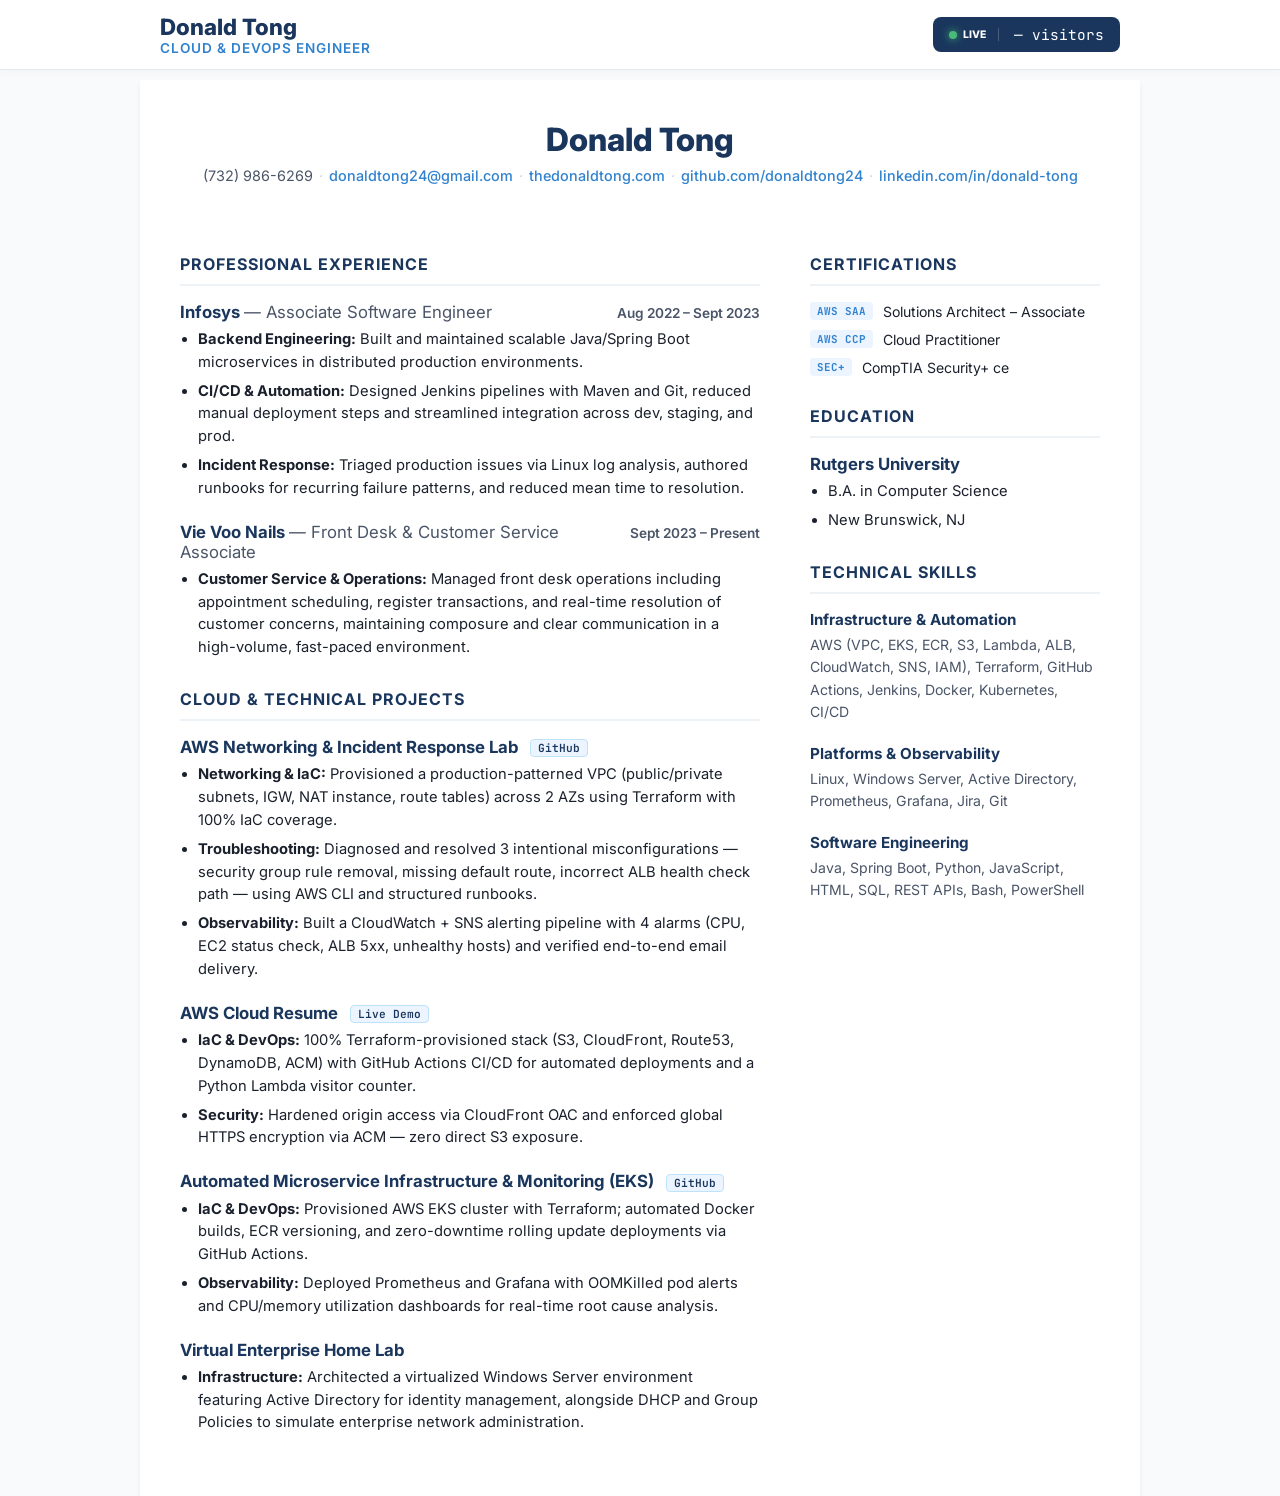
==== commit ea61cc0e: "update" ====
--- a/website/index.html
+++ b/website/index.html
@@ -1,154 +1,410 @@
 <!DOCTYPE html>
 <html lang="en">
 <head>
-    <meta charset="UTF-8">
-    <meta name="viewport" content="width=device-width, initial-scale=1.0">
-    <title>Donald Tong | Cloud Engineer</title>
-    <link rel="stylesheet" href="style.css">
-    <link href="https://fonts.googleapis.com/css2?family=Inter:wght@400;600;700;800&family=JetBrains+Mono:wght@500&display=swap" rel="stylesheet">
+<meta charset="UTF-8">
+<meta name="viewport" content="width=device-width, initial-scale=1.0">
+<title>Donald Tong — Resume</title>
+<link rel="preconnect" href="https://fonts.googleapis.com">
+<link href="https://fonts.googleapis.com/css2?family=Inter:wght@300;400;500;600;700;800&family=JetBrains+Mono:wght@400;500&display=swap" rel="stylesheet">
+<style>
+  :root {
+    --primary-blue: #1a365d;
+    --accent-blue:  #3182ce;
+    --live-green:   #48bb78;
+    --text-dark:    #1a202c;
+    --text-light:   #4a5568;
+    --nav-bg:       #ffffff;
+  }
+
+  *, *::before, *::after { box-sizing: border-box; margin: 0; padding: 0; }
+
+  body {
+    font-family: 'Inter', sans-serif;
+    background-color: #f8fafc;
+    color: var(--text-dark);
+    padding-top: 80px;
+  }
+
+  /* ── NAV ── */
+  .top-nav {
+    position: fixed;
+    top: 0; left: 0;
+    width: 100%;
+    height: 70px;
+    background: var(--nav-bg);
+    border-bottom: 1px solid #e2e8f0;
+    display: flex;
+    align-items: center;
+    z-index: 1000;
+    box-shadow: 0 2px 10px rgba(0,0,0,0.03);
+  }
+
+  .nav-container {
+    max-width: 1000px;
+    width: 100%;
+    margin: 0 auto;
+    padding: 0 20px;
+    display: flex;
+    justify-content: space-between;
+    align-items: center;
+  }
+
+  .brand h1 { font-size: 1.4rem; margin: 0; color: var(--primary-blue); font-weight: 800; }
+  .tagline { font-size: 0.85rem; color: var(--accent-blue); font-weight: 600; text-transform: uppercase; letter-spacing: 1px; }
+
+  .nav-counter {
+    background: var(--primary-blue);
+    color: white;
+    padding: 8px 16px;
+    border-radius: 8px;
+    display: flex;
+    align-items: center;
+    gap: 15px;
+  }
+
+  .live-status {
+    display: flex; align-items: center; gap: 6px;
+    border-right: 1px solid rgba(255,255,255,0.2);
+    padding-right: 12px;
+  }
+
+  .dot {
+    height: 8px; width: 8px;
+    background: var(--live-green);
+    border-radius: 50%;
+    box-shadow: 0 0 8px var(--live-green);
+    animation: pulse 2s infinite;
+  }
+
+  .live-text { font-size: 0.65rem; font-weight: 800; }
+  .counter-content { font-family: 'JetBrains Mono', monospace; font-size: 0.9rem; }
+
+  @keyframes pulse {
+    0%   { transform: scale(0.9); opacity: 0.7; }
+    50%  { transform: scale(1.1); opacity: 1; }
+    100% { transform: scale(0.9); opacity: 0.7; }
+  }
+
+  /* ── LAYOUT ── */
+  .container {
+    max-width: 1000px;
+    margin: auto;
+    background: white;
+    padding: 40px;
+    min-height: 100vh;
+    box-shadow: 0 4px 6px rgba(0,0,0,0.05);
+  }
+
+  /* ── HEADER ── */
+  .contact-header {
+    text-align: center;
+    margin-bottom: 40px;
+  }
+
+  .contact-header h1 {
+    font-size: 2rem;
+    font-weight: 800;
+    color: var(--primary-blue);
+    margin-bottom: 8px;
+  }
+
+  .contact-links {
+    font-size: 0.9rem;
+    color: var(--text-light);
+    display: flex;
+    flex-wrap: wrap;
+    justify-content: center;
+    gap: 4px 2px;
+    align-items: center;
+  }
+
+  .contact-links a { color: var(--accent-blue); text-decoration: none; font-weight: 500; }
+  .contact-links a:hover { text-decoration: underline; }
+  .contact-links .sep { color: #cbd5e0; margin: 0 4px; }
+
+  /* ── MAIN LAYOUT ── */
+  .main-layout { display: flex; gap: 50px; }
+  .left-col { flex: 2; }
+  .right-col { flex: 1; }
+
+  /* ── SECTION HEADERS ── */
+  h2 {
+    color: var(--primary-blue);
+    font-size: 1rem;
+    text-transform: uppercase;
+    letter-spacing: 1px;
+    border-bottom: 2px solid #edf2f7;
+    padding-bottom: 10px;
+    margin-top: 30px;
+    margin-bottom: 16px;
+  }
+
+  /* ── PROJECT / JOB ITEMS ── */
+  .project-item { margin-bottom: 22px; }
+
+  .project-header {
+    display: flex;
+    justify-content: space-between;
+    align-items: baseline;
+    gap: 8px;
+    margin-bottom: 6px;
+  }
+
+  .project-item h3 {
+    color: var(--primary-blue);
+    margin: 0;
+    font-size: 1.05rem;
+    font-weight: 700;
+  }
+
+  .project-item h3 a {
+    color: var(--primary-blue);
+    text-decoration: none;
+  }
+
+  .date { font-size: 0.85rem; color: var(--text-light); font-weight: 600; white-space: nowrap; }
+
+  .link-tag {
+    display: inline-block;
+    font-size: 0.7rem;
+    font-weight: 600;
+    color: var(--accent-blue);
+    background: #ebf4ff;
+    border: 1px solid #bee3f8;
+    padding: 1px 7px;
+    border-radius: 4px;
+    text-decoration: none;
+    margin-left: 8px;
+    vertical-align: middle;
+    font-family: 'JetBrains Mono', monospace;
+  }
+
+  .link-tag:hover { background: #bee3f8; }
+
+  /* ── BULLETS ── */
+  .project-bullets { padding-left: 18px; margin-top: 6px; }
+
+  .project-bullets li {
+    margin-bottom: 6px;
+    font-size: 0.92rem;
+    color: var(--text-dark);
+    line-height: 1.55;
+  }
+
+  .project-bullets li b { color: var(--text-dark); }
+
+  /* ── RIGHT COL — SKILLS ── */
+  .skill-group { margin-bottom: 20px; }
+
+  .skill-group h4 {
+    margin-bottom: 5px;
+    color: var(--primary-blue);
+    font-size: 0.95rem;
+  }
+
+  .skill-group p {
+    font-size: 0.88rem;
+    margin: 0;
+    color: var(--text-light);
+    line-height: 1.6;
+  }
+
+  /* ── CERTS ── */
+  .cert-item {
+    display: flex;
+    align-items: center;
+    gap: 10px;
+    margin-bottom: 10px;
+    font-size: 0.88rem;
+    color: var(--text-dark);
+  }
+
+  .cert-badge {
+    background: #ebf4ff;
+    color: var(--accent-blue);
+    font-size: 0.68rem;
+    font-weight: 700;
+    padding: 2px 7px;
+    border-radius: 4px;
+    white-space: nowrap;
+    font-family: 'JetBrains Mono', monospace;
+  }
+
+  /* ── RESPONSIVE ── */
+  @media (max-width: 768px) {
+    .main-layout { flex-direction: column; }
+    .top-nav { height: auto; padding: 10px 0; }
+    .nav-container { flex-direction: column; gap: 10px; }
+    .container { padding: 24px 20px; }
+  }
+
+  @media print {
+    .top-nav { display: none; }
+    body { padding-top: 0; background: white; }
+    .container { box-shadow: none; padding: 24px; }
+    @page { margin: 0; size: letter; }
+  }
+</style>
 </head>
 <body>
-    <nav class="top-nav">
-        <div class="nav-container">
-            <div class="brand">
-                <h1>Donald Tong</h1>
-                <span class="tagline">Cloud Developer</span>
-            </div>
-            
-            <div class="nav-counter">
-                <div class="live-status">
-                    <span class="dot"></span>
-                    <span class="live-text">LIVE</span>
-                </div>
-                <div class="counter-content">
-                    <span class="label">Views:</span>
-                    <span id="count" class="count-number">...</span>
-                </div>
-            </div>
-        </div>
-    </nav>
-
-    <div class="container">
-        <header class="contact-header">
-            <div class="contact-links">
-                <a>(732)-986-6269</a> |
-                <a href="mailto:donaldtong24@gmail.com">donaldtong24@gmail.com</a> | 
-                <a href="https://github.com/donaldtong24">github.com/donaldtong24</a> | 
-                <a href="https://linkedin.com/in/donald-tong">linkedin.com/in/donald-tong</a>
-                
-            </div>
-        </header>
-
-        <main class="main-layout">
-            <div class="left-col">
-                <section>
-                    <h2>Professional Summary</h2>
-                    <p>Associate Software Engineer at Infosys transitioning into Cloud Infrastructure. Experienced in automating CI/CD pipelines with Jenkins and managing containerized environments using AWS and Kubernetes. Focused on system reliability and infrastructure as code.</p>
-                </section>
-
-                <section>
-                    <h2>Professional Experience</h2>
-                    <div class="project-item">
-                        <div class="project-header">
-                            <h3>Associate Software Engineer | Infosys LTD</h3>
-                            <span class="date">Aug 2022 - Sept 2023</span>
-                        </div>
-                        <ul class="project-bullets">
-                            <li>Backend Engineering: Developed and maintained robust, scalable microservices using Java and Spring Boot.</li>
-                            <li>CI/CD & Automation: Accelerated development cycles by configuring and maintaining automated build and deploy pipelines using Jenkins, Maven and Git, reducing manual intervention by streamlining code integration across environments.</li>
-                            <li>System Reliability: Actively resolved production issues by analyzing Linux logs and developing runbooks, improving system uptime and streamlining incident response.</li>
-                        </ul>
-                    </div>
-
-                    <div class="project-item">
-                        <div class="project-header">
-                            <h3>Operations Associate</h3>
-                            <span class="date">Current</span>
-                        </div>
-                        <ul class="project-bullets">
-                            <li>Deliver high-quality customer service and resolve complex issues through effective communication.</li>
-                            <li>Manage financial transactions and front-end operations with accuracy and attention to detail.</li>
-                        </ul>
-                    </div>
-                </section>
-
-                <section>
-                    <h2>Cloud & Technical Projects</h2>
-                    <div class="project-item">
-                        <div class="project-header">
-                            <h3>
-                                <a href="https://github.com/donaldtong24/cloud-resume-iac" target="_blank" rel="noopener noreferrer">
-                                    AWS Cloud Resume <i class="fas fa-external-link-alt"></i>
-                                </a>
-                            </h3>
-                            <span class="date">2026</span>
-                        </div>
-                        <p>Built a full-stack, serverless resume application featuring automated CI/CD and a live visitor counter.</p>
-                        <ul class="project-bullets">
-                            <li><strong>Infrastructure as Code:</strong> Achieved 100% IaC coverage using <strong>Terraform</strong> to provision a globally distributed stack (S3, CloudFront, Route 53, DynamoDB), ensuring a fully reproducible environment.</li>
-                            <li><strong>Serverless Backend:</strong> Engineered a python lambda function leveraging <strong>Function URLs</strong> to perform atomic increments on visitor data, ensuring database integrity during concurrent requests.</li>
-                            <li><strong>DevOps Pipeline:</strong> Streamlined deployment cycles by architecting a <strong>GitHub Actions CI/CD</strong> workflow that automates infrastructure provisioning and frontend synchronization.</li>
-                            <li><strong>Security & Networking:</strong> Hardened origin security using <strong>CloudFront Origin Access Control (OAC)</strong> and enforced global HTTPS encryption via <strong>ACM</strong> and <strong>Route 53 Alias</strong> records.</li>
-                        </ul>
-                    </div>
-                    <div class="project-item">
-                        <div class="project-header">
-                            <h3>Automated Microservice Infrastructure & Monitoring (EKS)</h3>
-                            <span class="date">2026</span>
-                        </div>
-                        <ul class="project-bullets">
-                            <li><strong>Infrastructure as Code:</strong> Provisioned a production-ready AWS EKS cluster and managed networking components using Terraform, ensuring 100% reproducible environments.</li>
-                            <li><strong>CI/CD Pipeline:</strong> Architected a GitHub Actions workflow to automate Docker builds, versioned image pushes to Amazon ECR, and managed zero-downtime rolling updates to the cluster.</li>
-                            <li><strong>Observability & Monitoring:</strong> Implemented a full-stack monitoring solution using Prometheus and Grafana to visualize cluster health, track resource utilization, and perform root-cause analysis on system anomalies.</li>
-                            <li><strong>Container Orchestration:</strong> Configured Kubernetes deployments and services to manage microservice lifecycles, ensuring high availability and seamless traffic routing via Load Balancers.</li>
-                        </ul>
-                    </div>
-                    <div class="project-item">
-                        <div class="project-header">
-                            <h3>Virtual Enterprise Home Lab</h3>
-                            <span class="date">2024</span>
-                        </div>
-                        <ul class="project-bullets">
-                            <li>Architected a virtualized Windows Server environment featuring Active Directory for identity management, alongside DHCP and group policies to simulate enterprise network administration</li>
-                        </ul>
-                    </div>
-                </section>
-            </div>
-
-            <div class="right-col">
-                <section>
-                    <h2>Education</h2>
-                    <p><strong>B.A. in Computer Science</strong><br>Rutgers University </p>
-                </section>
-
-                <section>
-                    <h2>Certifications</h2>
-                    <div class="skill-group">
-                        <p><strong>AWS Solutions Architect – Associate</strong> (2026)</p>
-                        <p><strong>AWS Cloud Practitioner</strong> (2024) </p>
-                        <p><strong>CompTIA Security+ ce</strong> (2023) </p>
-                        <p><strong>CompTIA Network+</strong> (In Progress) </p>
-                    </div>
-                </section>
-
-                <section>
-                    <h2>Technical Skills</h2>
-                    <div class="skill-group">
-                        <h4>Cloud & DevOps</h4>
-                        <p>AWS (EKS, ECR, S3, Lambda, Route 53), Terraform, GitHub Actions, Docker, CI/CD, Kubernetes, Jenkins</p>
-                    </div>
-                    <div class="skill-group">
-                        <h4>Software engineering & scripting</h4>
-                        <p> Java, Spring Boot, JavaScript, Python, SQL,PowerShell, Bash, HTML</p>
-                    </div>
-                    <div class="skill-group">
-                        <h4>Tools & Systems</h4>
-                        <p>Git, Active Directory, Linux, Windows Server, REST APIs, Prometheus, Grafana, Jira</p>
-                    </div>
-                </section>
-            </div>
-        </main>
+
+<!-- NAV -->
+<nav class="top-nav">
+  <div class="nav-container">
+    <div class="brand">
+      <h1>Donald Tong</h1>
+      <div class="tagline">Cloud & DevOps Engineer</div>
     </div>
-    <script src="script.js"></script>
+    <div class="nav-counter">
+      <div class="live-status">
+        <div class="dot"></div>
+        <span class="live-text">LIVE</span>
+      </div>
+      <div class="counter-content" id="visitor-count">— visitors</div>
+    </div>
+  </div>
+</nav>
+
+<!-- MAIN -->
+<div class="container">
+
+  <!-- HEADER -->
+  <div class="contact-header">
+    <h1>Donald Tong</h1>
+    <div class="contact-links">
+      <span>(732) 986-6269</span>
+      <span class="sep">·</span>
+      <a href="mailto:donaldtong24@gmail.com">donaldtong24@gmail.com</a>
+      <span class="sep">·</span>
+      <a href="https://thedonaldtong.com" target="_blank">thedonaldtong.com</a>
+      <span class="sep">·</span>
+      <a href="https://github.com/donaldtong24" target="_blank">github.com/donaldtong24</a>
+      <span class="sep">·</span>
+      <a href="https://linkedin.com/in/donald-tong" target="_blank">linkedin.com/in/donald-tong</a>
+    </div>
+  </div>
+
+  <div class="main-layout">
+
+    <!-- LEFT COL -->
+    <div class="left-col">
+
+      <h2>Professional Experience</h2>
+
+      <div class="project-item">
+        <div class="project-header">
+          <h3>Infosys <span style="font-weight:400;color:var(--text-light)">— Associate Software Engineer</span></h3>
+          <span class="date">Aug 2022 – Sept 2023</span>
+        </div>
+        <ul class="project-bullets">
+          <li><b>Backend Engineering:</b> Built and maintained scalable Java/Spring Boot microservices in distributed production environments.</li>
+          <li><b>CI/CD & Automation:</b> Designed Jenkins pipelines with Maven and Git, reduced manual deployment steps and streamlined integration across dev, staging, and prod.</li>
+          <li><b>Incident Response:</b> Triaged production issues via Linux log analysis, authored runbooks for recurring failure patterns, and reduced mean time to resolution.</li>
+        </ul>
+      </div>
+
+      <div class="project-item">
+        <div class="project-header">
+          <h3>Vie Voo Nails <span style="font-weight:400;color:var(--text-light)">— Front Desk & Customer Service Associate</span></h3>
+          <span class="date">Sept 2023 – Present</span>
+        </div>
+        <ul class="project-bullets">
+          <li><b>Customer Service & Operations:</b> Managed front desk operations including appointment scheduling, register transactions, and real-time resolution of customer concerns, maintaining composure and clear communication in a high-volume, fast-paced environment.</li>
+        </ul>
+      </div>
+
+      <h2>Cloud & Technical Projects</h2>
+
+      <div class="project-item">
+        <div class="project-header">
+          <h3>
+            AWS Networking & Incident Response Lab
+            <a href="https://github.com/donaldtong24/aws-support-lab" target="_blank" class="link-tag">GitHub</a>
+          </h3>
+        </div>
+        <ul class="project-bullets">
+          <li><b>Networking & IaC:</b> Provisioned a production-patterned VPC (public/private subnets, IGW, NAT instance, route tables) across 2 AZs using Terraform with 100% IaC coverage.</li>
+          <li><b>Troubleshooting:</b> Diagnosed and resolved 3 intentional misconfigurations — security group rule removal, missing default route, incorrect ALB health check path — using AWS CLI and structured runbooks.</li>
+          <li><b>Observability:</b> Built a CloudWatch + SNS alerting pipeline with 4 alarms (CPU, EC2 status check, ALB 5xx, unhealthy hosts) and verified end-to-end email delivery.</li>
+        </ul>
+      </div>
+
+      <div class="project-item">
+        <div class="project-header">
+          <h3>
+            AWS Cloud Resume
+            <a href="https://thedonaldtong.com" target="_blank" class="link-tag">Live Demo</a>
+          </h3>
+        </div>
+        <ul class="project-bullets">
+          <li><b>IaC & DevOps:</b> 100% Terraform-provisioned stack (S3, CloudFront, Route53, DynamoDB, ACM) with GitHub Actions CI/CD for automated deployments and a Python Lambda visitor counter.</li>
+          <li><b>Security:</b> Hardened origin access via CloudFront OAC and enforced global HTTPS encryption via ACM — zero direct S3 exposure.</li>
+        </ul>
+      </div>
+
+      <div class="project-item">
+        <div class="project-header">
+          <h3>
+            Automated Microservice Infrastructure & Monitoring (EKS)
+            <a href="https://github.com/donaldtong24" target="_blank" class="link-tag">GitHub</a>
+          </h3>
+        </div>
+        <ul class="project-bullets">
+          <li><b>IaC & DevOps:</b> Provisioned AWS EKS cluster with Terraform; automated Docker builds, ECR versioning, and zero-downtime rolling update deployments via GitHub Actions.</li>
+          <li><b>Observability:</b> Deployed Prometheus and Grafana with OOMKilled pod alerts and CPU/memory utilization dashboards for real-time root cause analysis.</li>
+        </ul>
+      </div>
+
+      <div class="project-item">
+        <h3>Virtual Enterprise Home Lab</h3>
+        <ul class="project-bullets">
+          <li><b>Infrastructure:</b> Architected a virtualized Windows Server environment featuring Active Directory for identity management, alongside DHCP and Group Policies to simulate enterprise network administration.</li>
+        </ul>
+      </div>
+
+    </div>
+
+    <!-- RIGHT COL -->
+    <div class="right-col">
+
+      <h2>Certifications</h2>
+      <div class="cert-item"><span class="cert-badge">AWS SAA</span> Solutions Architect – Associate</div>
+      <div class="cert-item"><span class="cert-badge">AWS CCP</span> Cloud Practitioner</div>
+      <div class="cert-item"><span class="cert-badge">SEC+</span> CompTIA Security+ ce</div>
+
+      <h2>Education</h2>
+      <div class="project-item">
+        <div class="project-header">
+          <h3>Rutgers University</h3>
+        </div>
+        <ul class="project-bullets">
+          <li>B.A. in Computer Science</li>
+          <li>New Brunswick, NJ</li>
+        </ul>
+      </div>
+
+      <h2>Technical Skills</h2>
+
+      <div class="skill-group">
+        <h4>Infrastructure & Automation</h4>
+        <p>AWS (VPC, EKS, ECR, S3, Lambda, ALB, CloudWatch, SNS, IAM), Terraform, GitHub Actions, Jenkins, Docker, Kubernetes, CI/CD</p>
+      </div>
+
+      <div class="skill-group">
+        <h4>Platforms & Observability</h4>
+        <p>Linux, Windows Server, Active Directory, Prometheus, Grafana, Jira, Git</p>
+      </div>
+
+      <div class="skill-group">
+        <h4>Software Engineering</h4>
+        <p>Java, Spring Boot, Python, JavaScript, HTML, SQL, REST APIs, Bash, PowerShell</p>
+      </div>
+
+    </div>
+  </div>
+</div>
+
+<!-- Visitor counter — replace this fetch URL with your Lambda Function URL -->
+<script src="script.js"></script>
 </body>
-</html>+</html>
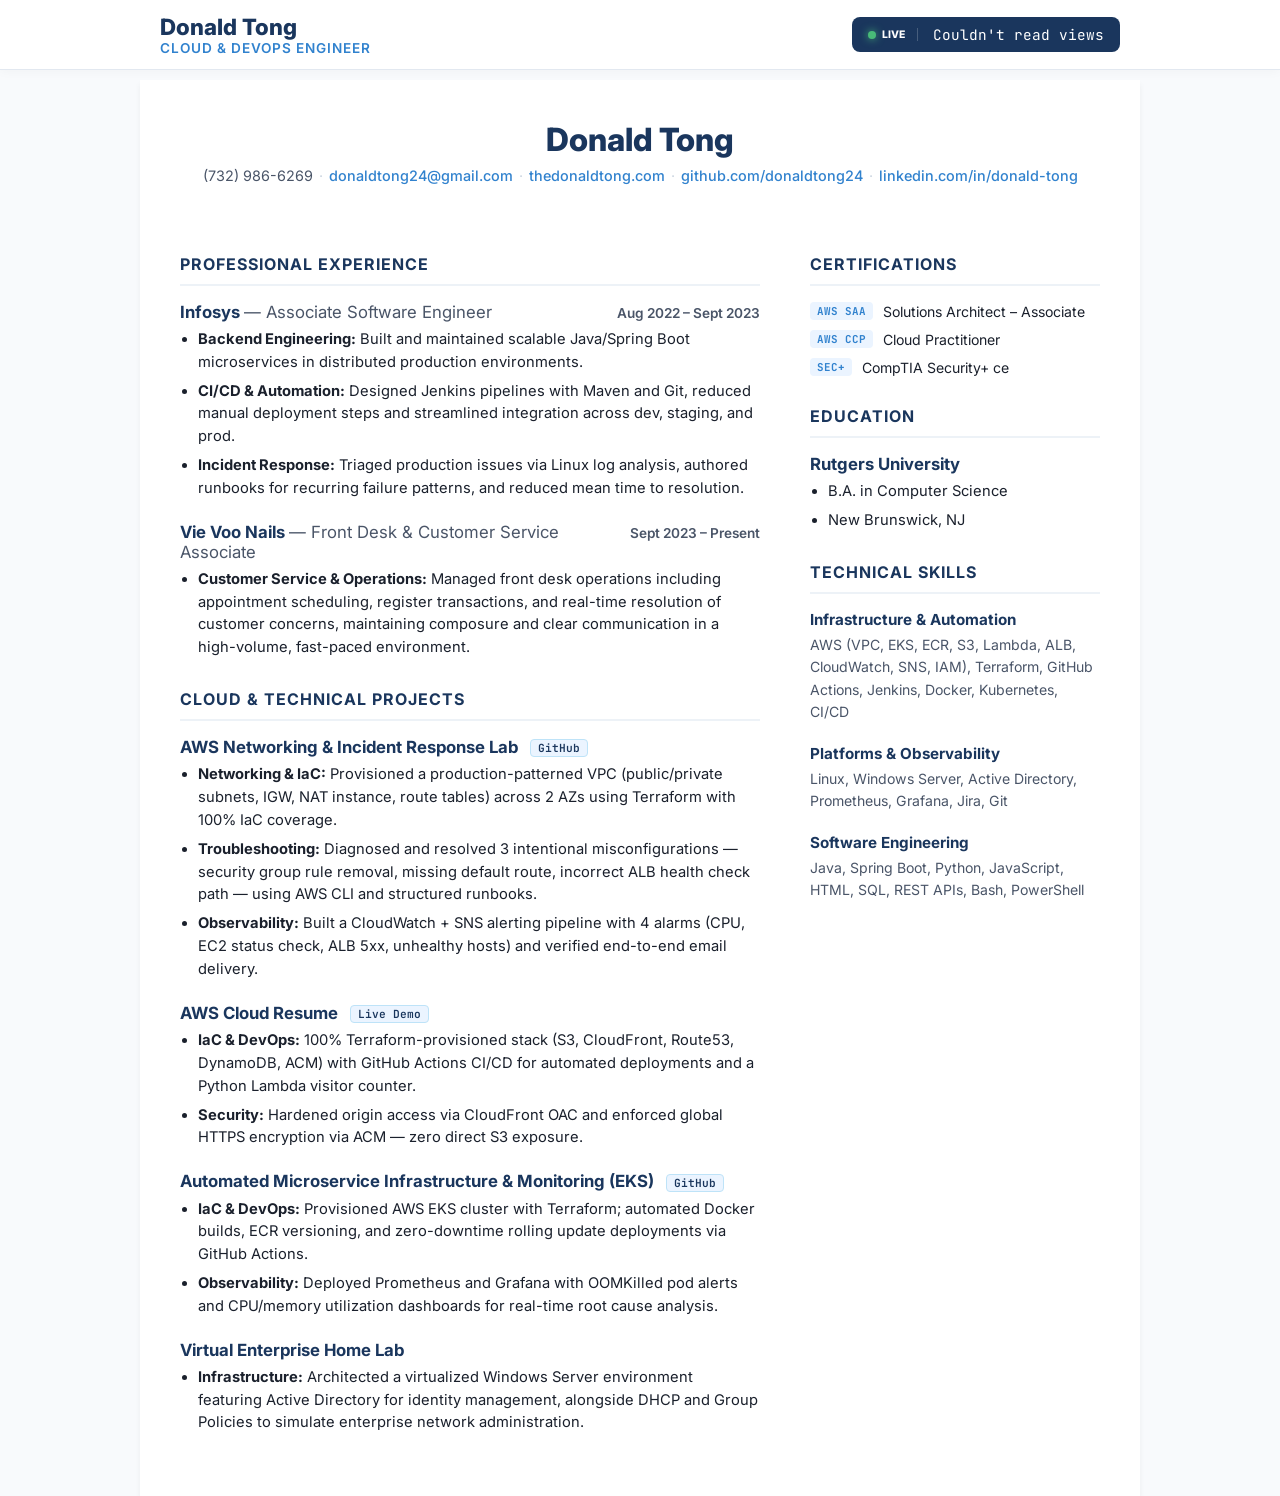
==== commit b0755210: "update" ====
--- a/website/index.html
+++ b/website/index.html
@@ -260,7 +260,7 @@
         <div class="dot"></div>
         <span class="live-text">LIVE</span>
       </div>
-      <div class="counter-content" id="visitor-count">— visitors</div>
+      <div class="counter-content" id="count">— visitors</div>
     </div>
   </div>
 </nav>
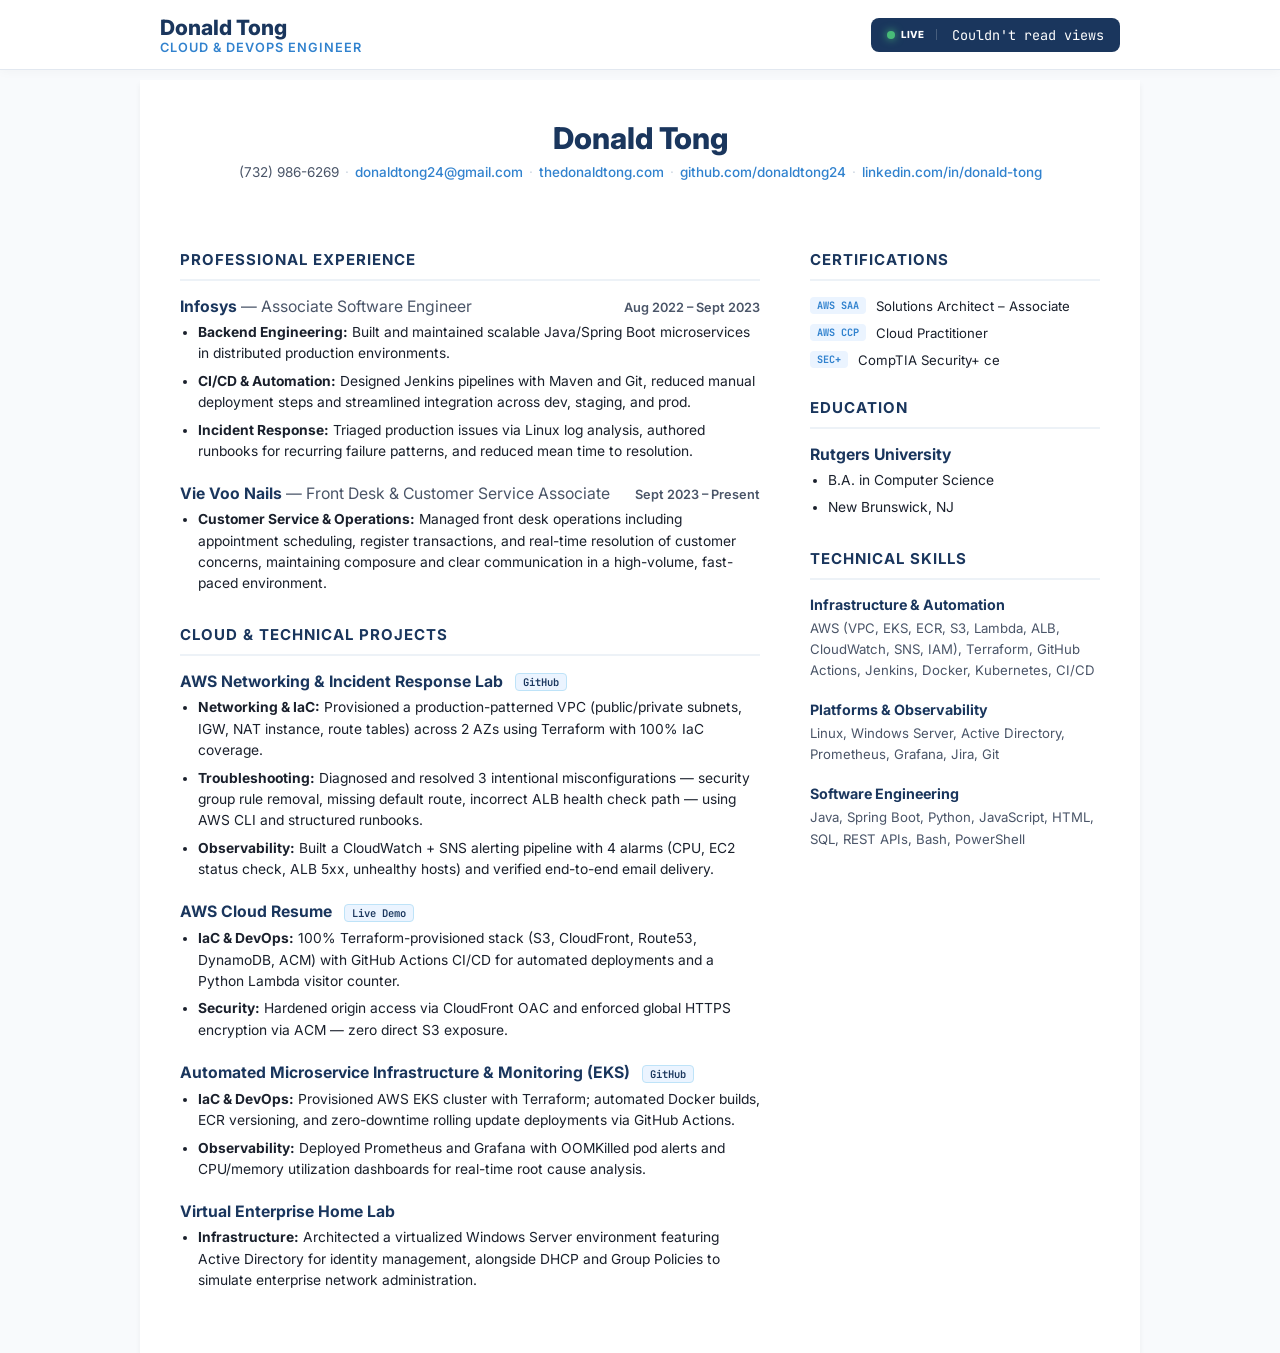
==== commit 331eb13d: "readability" ====
--- a/website/index.html
+++ b/website/index.html
@@ -17,7 +17,7 @@
   }
 
   *, *::before, *::after { box-sizing: border-box; margin: 0; padding: 0; }
-
+  html { font-size: 15px; }
   body {
     font-family: 'Inter', sans-serif;
     background-color: #f8fafc;
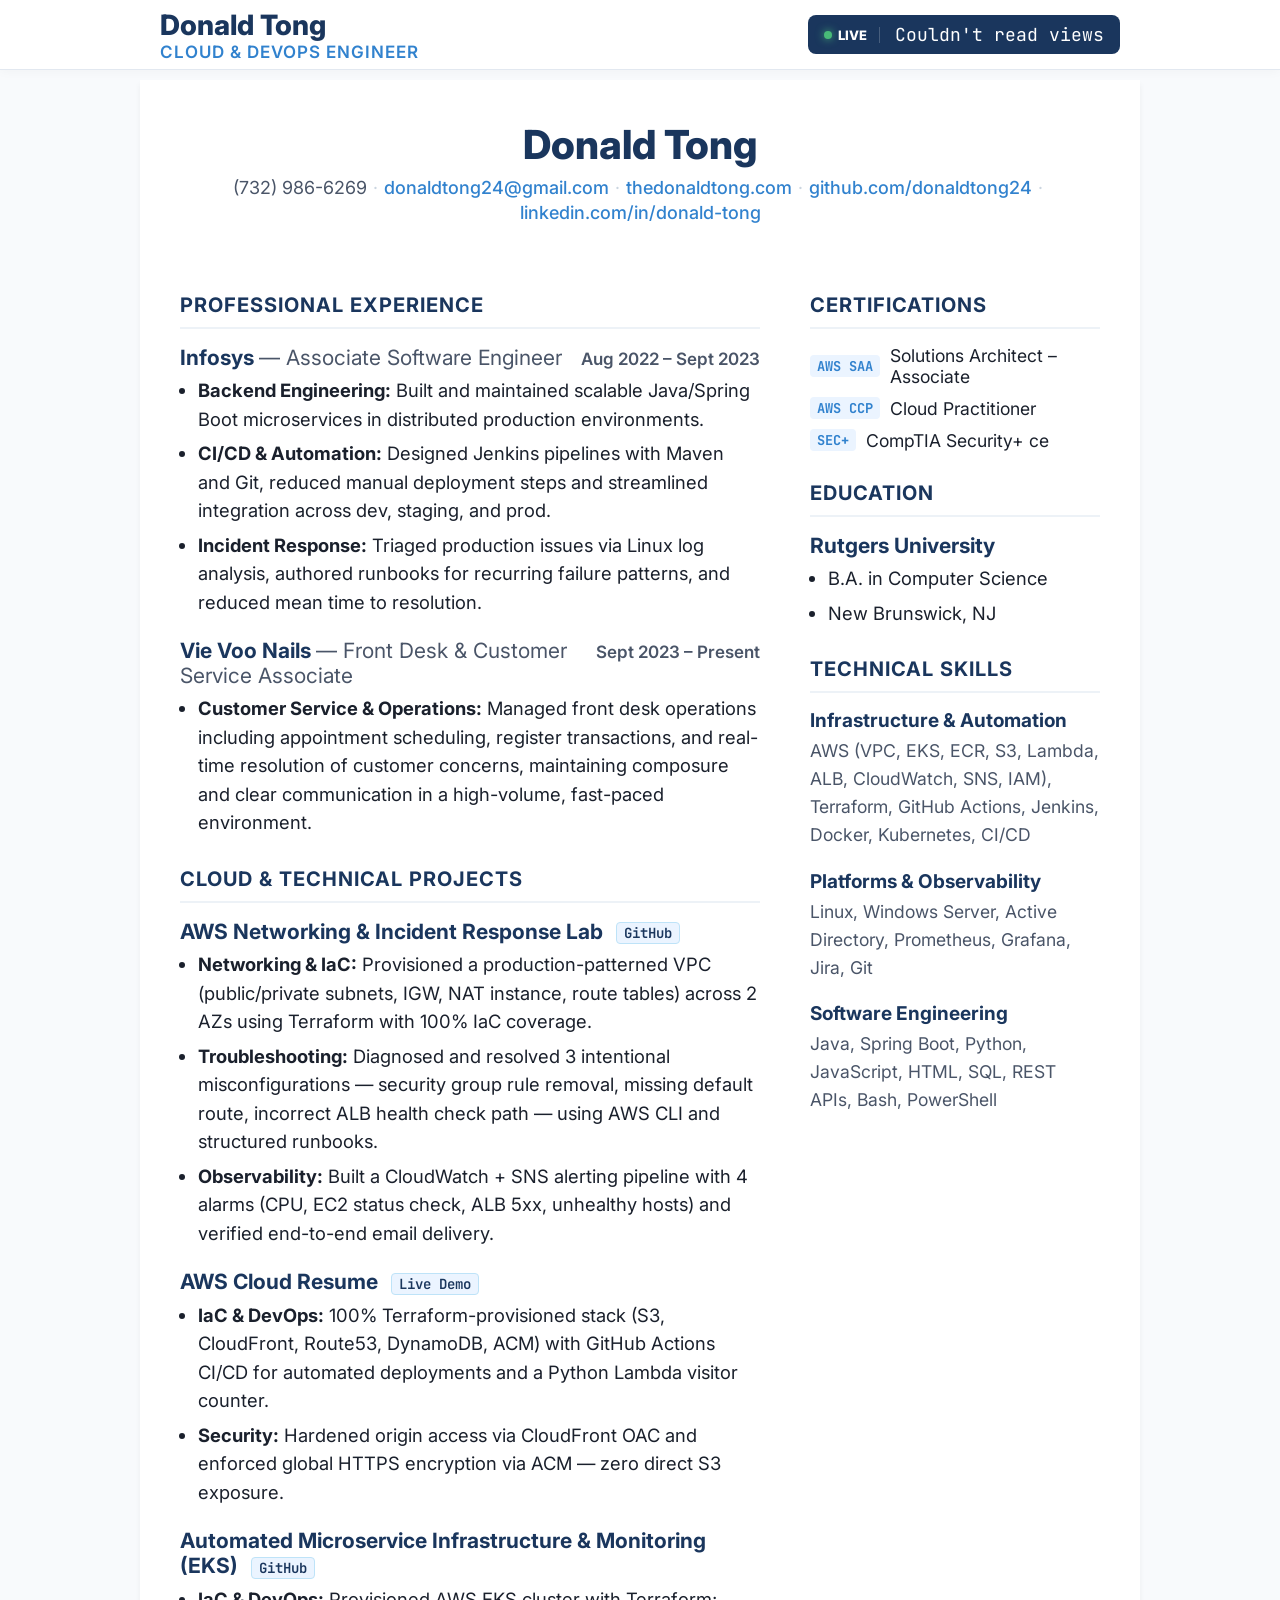
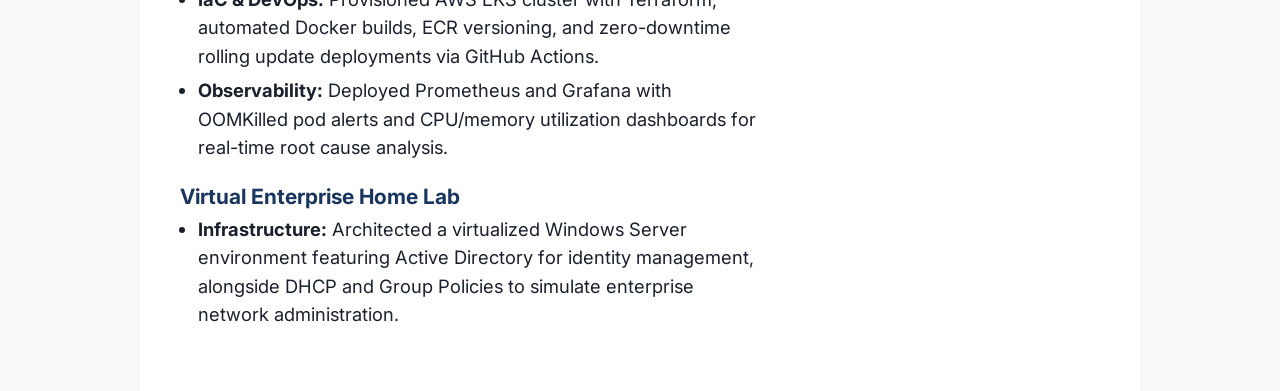
==== commit 03e3dc32: "readability" ====
--- a/website/index.html
+++ b/website/index.html
@@ -17,7 +17,7 @@
   }
 
   *, *::before, *::after { box-sizing: border-box; margin: 0; padding: 0; }
-  html { font-size: 15px; }
+  html { font-size: 20px; }
   body {
     font-family: 'Inter', sans-serif;
     background-color: #f8fafc;
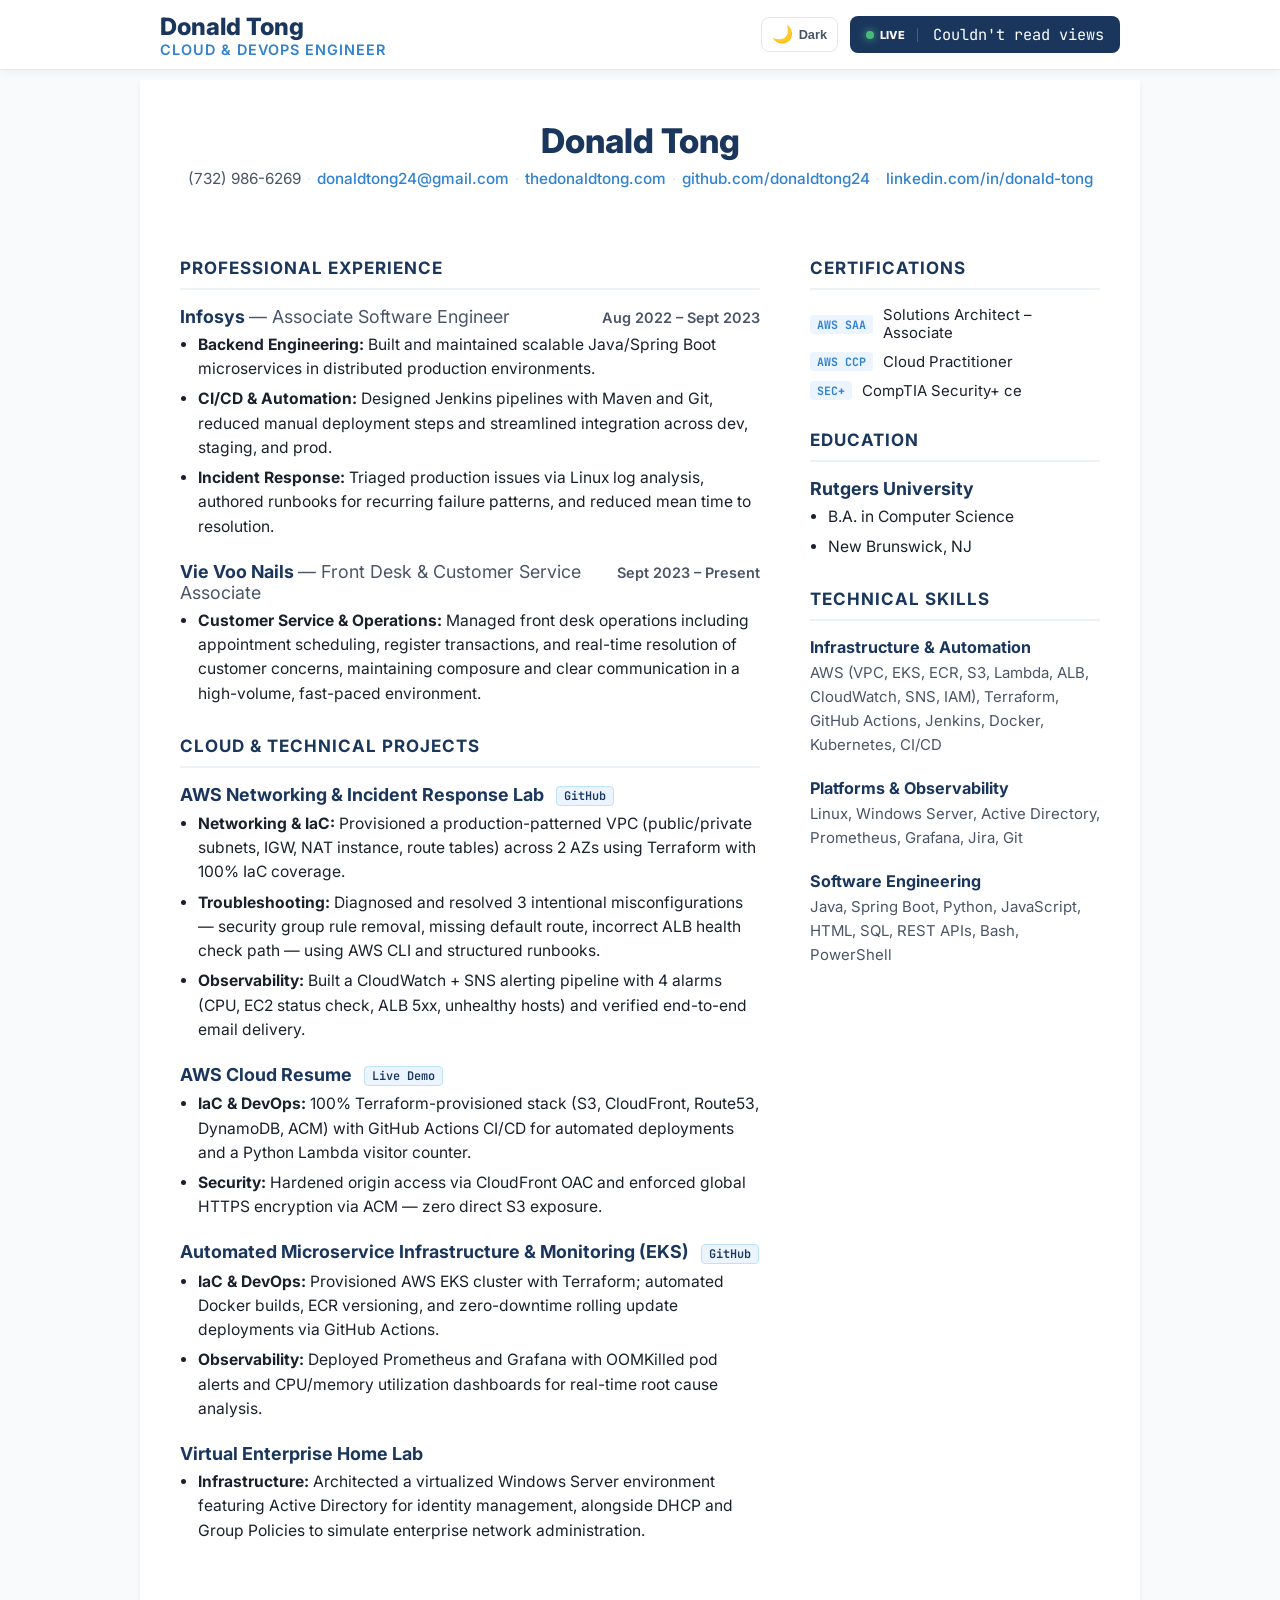
==== commit dd89822c: "readability and dark mode" ====
--- a/website/index.html
+++ b/website/index.html
@@ -1,5 +1,5 @@
 <!DOCTYPE html>
-<html lang="en">
+<html lang="en" data-theme="light">
 <head>
 <meta charset="UTF-8">
 <meta name="viewport" content="width=device-width, initial-scale=1.0">
@@ -7,6 +7,7 @@
 <link rel="preconnect" href="https://fonts.googleapis.com">
 <link href="https://fonts.googleapis.com/css2?family=Inter:wght@300;400;500;600;700;800&family=JetBrains+Mono:wght@400;500&display=swap" rel="stylesheet">
 <style>
+  /* ── LIGHT THEME ── */
   :root {
     --primary-blue: #1a365d;
     --accent-blue:  #3182ce;
@@ -14,15 +15,44 @@
     --text-dark:    #1a202c;
     --text-light:   #4a5568;
     --nav-bg:       #ffffff;
+    --body-bg:      #f8fafc;
+    --container-bg: #ffffff;
+    --border:       #e2e8f0;
+    --rule:         #edf2f7;
+    --tag-bg:       #ebf4ff;
+    --tag-border:   #bee3f8;
+    --cert-bg:      #ebf4ff;
+    --shadow:       rgba(0,0,0,0.05);
+  }
+
+  /* ── DARK THEME ── */
+  [data-theme="dark"] {
+    --primary-blue: #90cdf4;
+    --accent-blue:  #63b3ed;
+    --live-green:   #68d391;
+    --text-dark:    #f7fafc;
+    --text-light:   #a0aec0;
+    --nav-bg:       #1a202c;
+    --body-bg:      #171923;
+    --container-bg: #1a202c;
+    --border:       #2d3748;
+    --rule:         #2d3748;
+    --tag-bg:       #2a4365;
+    --tag-border:   #2b6cb0;
+    --cert-bg:      #2a4365;
+    --shadow:       rgba(0,0,0,0.3);
   }
 
   *, *::before, *::after { box-sizing: border-box; margin: 0; padding: 0; }
-  html { font-size: 20px; }
+
+  html { font-size: 17px; }
+
   body {
     font-family: 'Inter', sans-serif;
-    background-color: #f8fafc;
+    background-color: var(--body-bg);
     color: var(--text-dark);
     padding-top: 80px;
+    transition: background-color 0.2s, color 0.2s;
   }
 
   /* ── NAV ── */
@@ -32,11 +62,12 @@
     width: 100%;
     height: 70px;
     background: var(--nav-bg);
-    border-bottom: 1px solid #e2e8f0;
+    border-bottom: 1px solid var(--border);
     display: flex;
     align-items: center;
     z-index: 1000;
-    box-shadow: 0 2px 10px rgba(0,0,0,0.03);
+    box-shadow: 0 2px 10px var(--shadow);
+    transition: background-color 0.2s, border-color 0.2s;
   }
 
   .nav-container {
@@ -47,10 +78,13 @@
     display: flex;
     justify-content: space-between;
     align-items: center;
+    gap: 12px;
   }
 
   .brand h1 { font-size: 1.4rem; margin: 0; color: var(--primary-blue); font-weight: 800; }
   .tagline { font-size: 0.85rem; color: var(--accent-blue); font-weight: 600; text-transform: uppercase; letter-spacing: 1px; }
+
+  .nav-right { display: flex; align-items: center; gap: 12px; }
 
   .nav-counter {
     background: var(--primary-blue);
@@ -61,6 +95,8 @@
     align-items: center;
     gap: 15px;
   }
+
+  [data-theme="dark"] .nav-counter { background: #2d3748; }
 
   .live-status {
     display: flex; align-items: center; gap: 6px;
@@ -85,21 +121,38 @@
     100% { transform: scale(0.9); opacity: 0.7; }
   }
 
+  /* ── DARK MODE TOGGLE ── */
+  .theme-toggle {
+    background: none;
+    border: 1.5px solid var(--border);
+    border-radius: 8px;
+    padding: 6px 10px;
+    cursor: pointer;
+    font-size: 1rem;
+    color: var(--text-dark);
+    display: flex;
+    align-items: center;
+    gap: 6px;
+    transition: background 0.2s, border-color 0.2s;
+    white-space: nowrap;
+  }
+
+  .theme-toggle:hover { background: var(--rule); }
+  .theme-toggle .label { font-size: 0.75rem; font-weight: 600; color: var(--text-light); }
+
   /* ── LAYOUT ── */
   .container {
     max-width: 1000px;
     margin: auto;
-    background: white;
+    background: var(--container-bg);
     padding: 40px;
     min-height: 100vh;
-    box-shadow: 0 4px 6px rgba(0,0,0,0.05);
+    box-shadow: 0 4px 6px var(--shadow);
+    transition: background-color 0.2s;
   }
 
   /* ── HEADER ── */
-  .contact-header {
-    text-align: center;
-    margin-bottom: 40px;
-  }
+  .contact-header { text-align: center; margin-bottom: 40px; }
 
   .contact-header h1 {
     font-size: 2rem;
@@ -120,7 +173,7 @@
 
   .contact-links a { color: var(--accent-blue); text-decoration: none; font-weight: 500; }
   .contact-links a:hover { text-decoration: underline; }
-  .contact-links .sep { color: #cbd5e0; margin: 0 4px; }
+  .contact-links .sep { color: var(--border); margin: 0 4px; }
 
   /* ── MAIN LAYOUT ── */
   .main-layout { display: flex; gap: 50px; }
@@ -133,7 +186,7 @@
     font-size: 1rem;
     text-transform: uppercase;
     letter-spacing: 1px;
-    border-bottom: 2px solid #edf2f7;
+    border-bottom: 2px solid var(--rule);
     padding-bottom: 10px;
     margin-top: 30px;
     margin-bottom: 16px;
@@ -157,10 +210,7 @@
     font-weight: 700;
   }
 
-  .project-item h3 a {
-    color: var(--primary-blue);
-    text-decoration: none;
-  }
+  .project-item h3 a { color: var(--primary-blue); text-decoration: none; }
 
   .date { font-size: 0.85rem; color: var(--text-light); font-weight: 600; white-space: nowrap; }
 
@@ -169,8 +219,8 @@
     font-size: 0.7rem;
     font-weight: 600;
     color: var(--accent-blue);
-    background: #ebf4ff;
-    border: 1px solid #bee3f8;
+    background: var(--tag-bg);
+    border: 1px solid var(--tag-border);
     padding: 1px 7px;
     border-radius: 4px;
     text-decoration: none;
@@ -179,7 +229,7 @@
     font-family: 'JetBrains Mono', monospace;
   }
 
-  .link-tag:hover { background: #bee3f8; }
+  .link-tag:hover { opacity: 0.8; }
 
   /* ── BULLETS ── */
   .project-bullets { padding-left: 18px; margin-top: 6px; }
@@ -193,21 +243,10 @@
 
   .project-bullets li b { color: var(--text-dark); }
 
-  /* ── RIGHT COL — SKILLS ── */
+  /* ── SKILLS ── */
   .skill-group { margin-bottom: 20px; }
-
-  .skill-group h4 {
-    margin-bottom: 5px;
-    color: var(--primary-blue);
-    font-size: 0.95rem;
-  }
-
-  .skill-group p {
-    font-size: 0.88rem;
-    margin: 0;
-    color: var(--text-light);
-    line-height: 1.6;
-  }
+  .skill-group h4 { margin-bottom: 5px; color: var(--primary-blue); font-size: 0.95rem; }
+  .skill-group p { font-size: 0.88rem; margin: 0; color: var(--text-light); line-height: 1.6; }
 
   /* ── CERTS ── */
   .cert-item {
@@ -220,7 +259,7 @@
   }
 
   .cert-badge {
-    background: #ebf4ff;
+    background: var(--cert-bg);
     color: var(--accent-blue);
     font-size: 0.68rem;
     font-weight: 700;
@@ -236,6 +275,7 @@
     .top-nav { height: auto; padding: 10px 0; }
     .nav-container { flex-direction: column; gap: 10px; }
     .container { padding: 24px 20px; }
+    .nav-right { flex-wrap: wrap; justify-content: center; }
   }
 
   @media print {
@@ -255,12 +295,18 @@
       <h1>Donald Tong</h1>
       <div class="tagline">Cloud & DevOps Engineer</div>
     </div>
-    <div class="nav-counter">
-      <div class="live-status">
-        <div class="dot"></div>
-        <span class="live-text">LIVE</span>
-      </div>
-      <div class="counter-content" id="count">— visitors</div>
+    <div class="nav-right">
+      <button class="theme-toggle" onclick="toggleTheme()" aria-label="Toggle dark mode">
+        <span id="theme-icon">🌙</span>
+        <span class="label" id="theme-label">Dark</span>
+      </button>
+      <div class="nav-counter">
+        <div class="live-status">
+          <div class="dot"></div>
+          <span class="live-text">LIVE</span>
+        </div>
+        <div class="counter-content" id="count">— visitors</div>
+      </div>
     </div>
   </div>
 </nav>
@@ -268,7 +314,6 @@
 <!-- MAIN -->
 <div class="container">
 
-  <!-- HEADER -->
   <div class="contact-header">
     <h1>Donald Tong</h1>
     <div class="contact-links">
@@ -285,8 +330,6 @@
   </div>
 
   <div class="main-layout">
-
-    <!-- LEFT COL -->
     <div class="left-col">
 
       <h2>Professional Experience</h2>
@@ -317,10 +360,7 @@
 
       <div class="project-item">
         <div class="project-header">
-          <h3>
-            AWS Networking & Incident Response Lab
-            <a href="https://github.com/donaldtong24/aws-support-lab" target="_blank" class="link-tag">GitHub</a>
-          </h3>
+          <h3>AWS Networking & Incident Response Lab <a href="https://github.com/donaldtong24/aws-support-lab" target="_blank" class="link-tag">GitHub</a></h3>
         </div>
         <ul class="project-bullets">
           <li><b>Networking & IaC:</b> Provisioned a production-patterned VPC (public/private subnets, IGW, NAT instance, route tables) across 2 AZs using Terraform with 100% IaC coverage.</li>
@@ -331,10 +371,7 @@
 
       <div class="project-item">
         <div class="project-header">
-          <h3>
-            AWS Cloud Resume
-            <a href="https://thedonaldtong.com" target="_blank" class="link-tag">Live Demo</a>
-          </h3>
+          <h3>AWS Cloud Resume <a href="https://thedonaldtong.com" target="_blank" class="link-tag">Live Demo</a></h3>
         </div>
         <ul class="project-bullets">
           <li><b>IaC & DevOps:</b> 100% Terraform-provisioned stack (S3, CloudFront, Route53, DynamoDB, ACM) with GitHub Actions CI/CD for automated deployments and a Python Lambda visitor counter.</li>
@@ -344,10 +381,7 @@
 
       <div class="project-item">
         <div class="project-header">
-          <h3>
-            Automated Microservice Infrastructure & Monitoring (EKS)
-            <a href="https://github.com/donaldtong24" target="_blank" class="link-tag">GitHub</a>
-          </h3>
+          <h3>Automated Microservice Infrastructure & Monitoring (EKS) <a href="https://github.com/donaldtong24" target="_blank" class="link-tag">GitHub</a></h3>
         </div>
         <ul class="project-bullets">
           <li><b>IaC & DevOps:</b> Provisioned AWS EKS cluster with Terraform; automated Docker builds, ECR versioning, and zero-downtime rolling update deployments via GitHub Actions.</li>
@@ -364,7 +398,6 @@
 
     </div>
 
-    <!-- RIGHT COL -->
     <div class="right-col">
 
       <h2>Certifications</h2>
@@ -374,9 +407,7 @@
 
       <h2>Education</h2>
       <div class="project-item">
-        <div class="project-header">
-          <h3>Rutgers University</h3>
-        </div>
+        <h3>Rutgers University</h3>
         <ul class="project-bullets">
           <li>B.A. in Computer Science</li>
           <li>New Brunswick, NJ</li>
@@ -384,17 +415,14 @@
       </div>
 
       <h2>Technical Skills</h2>
-
       <div class="skill-group">
         <h4>Infrastructure & Automation</h4>
         <p>AWS (VPC, EKS, ECR, S3, Lambda, ALB, CloudWatch, SNS, IAM), Terraform, GitHub Actions, Jenkins, Docker, Kubernetes, CI/CD</p>
       </div>
-
       <div class="skill-group">
         <h4>Platforms & Observability</h4>
         <p>Linux, Windows Server, Active Directory, Prometheus, Grafana, Jira, Git</p>
       </div>
-
       <div class="skill-group">
         <h4>Software Engineering</h4>
         <p>Java, Spring Boot, Python, JavaScript, HTML, SQL, REST APIs, Bash, PowerShell</p>
@@ -404,7 +432,25 @@
   </div>
 </div>
 
-<!-- Visitor counter — replace this fetch URL with your Lambda Function URL -->
 <script src="script.js"></script>
+<script>
+  function toggleTheme() {
+    const html = document.documentElement;
+    const isDark = html.getAttribute('data-theme') === 'dark';
+    html.setAttribute('data-theme', isDark ? 'light' : 'dark');
+    document.getElementById('theme-icon').textContent = isDark ? '🌙' : '☀️';
+    document.getElementById('theme-label').textContent = isDark ? 'Dark' : 'Light';
+    localStorage.setItem('theme', isDark ? 'light' : 'dark');
+  }
+
+  // Restore saved preference on load
+  const saved = localStorage.getItem('theme');
+  if (saved === 'dark') {
+    document.documentElement.setAttribute('data-theme', 'dark');
+    document.getElementById('theme-icon').textContent = '☀️';
+    document.getElementById('theme-label').textContent = 'Light';
+  }
+</script>
+
 </body>
 </html>
